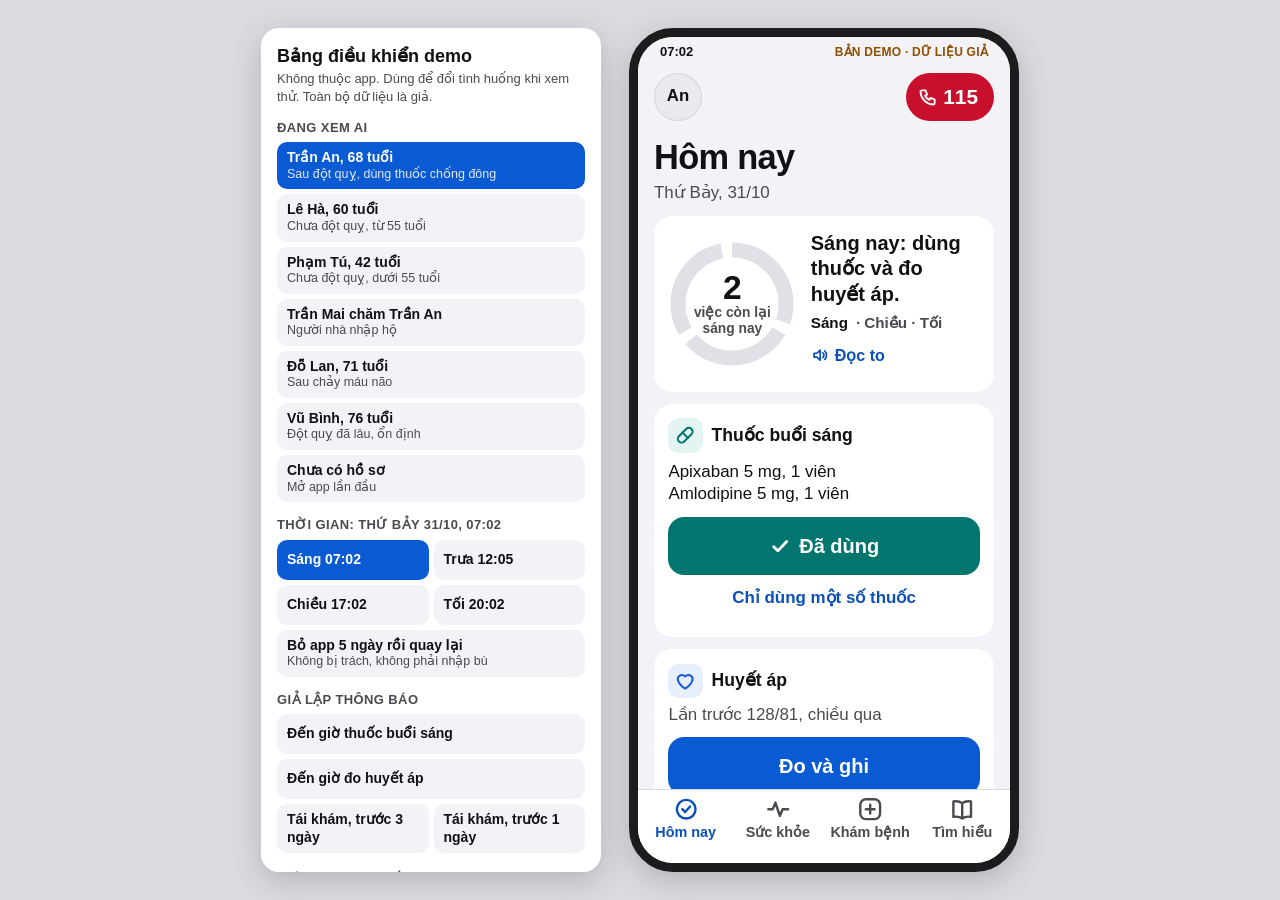
==== app-benh-nhan-v2/index.html @ c48683a2 "Publish VNPreventStroke demos with sample data for online review Co-Authored-By: Claude Opus 5.5 <no" ====
<!doctype html>
<html lang="vi" data-size="l">
<head>
<meta charset="utf-8">
<meta name="robots" content="noindex, nofollow">
<meta name="viewport" content="width=device-width, initial-scale=1, viewport-fit=cover">
<title>VNPreventStroke - bản demo app bệnh nhân v2</title>
<meta name="color-scheme" content="light dark">
<link rel="stylesheet" href="styles.css">
</head>
<body>

<svg width="0" height="0" style="position:absolute" aria-hidden="true">
  <defs>
    <symbol id="i-phone" viewBox="0 0 24 24"><path fill="none" stroke="currentColor" stroke-width="2.2" stroke-linecap="round" stroke-linejoin="round" d="M5 4h4l2 5-2.5 1.5a11 11 0 0 0 5 5L15 13l5 2v4a2 2 0 0 1-2 2A16 16 0 0 1 3 6a2 2 0 0 1 2-2"/></symbol>
    <symbol id="i-pill" viewBox="0 0 24 24"><g fill="none" stroke="currentColor" stroke-width="2.2" stroke-linecap="round"><rect x="2.5" y="8" width="19" height="8" rx="4" transform="rotate(-45 12 12)"/><path d="M9 9l6 6"/></g></symbol>
    <symbol id="i-heart" viewBox="0 0 24 24"><path fill="none" stroke="currentColor" stroke-width="2.2" stroke-linecap="round" stroke-linejoin="round" d="M12 20s-8-4.6-8-10.5A4.5 4.5 0 0 1 12 7a4.5 4.5 0 0 1 8 2.5C20 15.4 12 20 12 20Z"/></symbol>
    <symbol id="i-cal" viewBox="0 0 24 24"><g fill="none" stroke="currentColor" stroke-width="2.2" stroke-linecap="round"><rect x="3.5" y="5" width="17" height="15.5" rx="3"/><path d="M3.5 10h17M8 3v4M16 3v4"/></g></symbol>
    <symbol id="i-today" viewBox="0 0 24 24"><g fill="none" stroke="currentColor" stroke-width="2.2" stroke-linecap="round"><circle cx="12" cy="12" r="8.5"/><path d="M8.5 12l2.5 2.5 4.5-5"/></g></symbol>
    <symbol id="i-wave" viewBox="0 0 24 24"><path fill="none" stroke="currentColor" stroke-width="2.2" stroke-linecap="round" stroke-linejoin="round" d="M3 12h4l2.5-6 4 12 2.5-6h5"/></symbol>
    <symbol id="i-clinic" viewBox="0 0 24 24"><g fill="none" stroke="currentColor" stroke-width="2.2" stroke-linecap="round" stroke-linejoin="round"><path d="M12 8v8M8 12h8"/><rect x="3" y="3" width="18" height="18" rx="5"/></g></symbol>
    <symbol id="i-book" viewBox="0 0 24 24"><path fill="none" stroke="currentColor" stroke-width="2.2" stroke-linecap="round" stroke-linejoin="round" d="M12 6.5C10 5 7 4.5 4 5v14c3-.5 6 0 8 1.5 2-1.5 5-2 8-1.5V5c-3-.5-6 0-8 1.5Zm0 0V20"/></symbol>
    <symbol id="i-check" viewBox="0 0 24 24"><path fill="none" stroke="currentColor" stroke-width="3" stroke-linecap="round" stroke-linejoin="round" d="M5 12.5l4.5 4.5L19 7"/></symbol>
    <symbol id="i-up" viewBox="0 0 24 24"><path fill="none" stroke="currentColor" stroke-width="3" stroke-linecap="round" stroke-linejoin="round" d="M12 19V5M6 11l6-6 6 6"/></symbol>
    <symbol id="i-dash" viewBox="0 0 24 24"><path fill="none" stroke="currentColor" stroke-width="3" stroke-linecap="round" d="M6 12h12"/></symbol>
    <symbol id="i-alert" viewBox="0 0 24 24"><g fill="none" stroke="currentColor" stroke-width="2.2" stroke-linecap="round" stroke-linejoin="round"><path d="M12 4l9 16H3z"/><path d="M12 10v4M12 17.2v.1"/></g></symbol>
    <symbol id="i-sound" viewBox="0 0 24 24"><g fill="none" stroke="currentColor" stroke-width="2.2" stroke-linecap="round" stroke-linejoin="round"><path d="M4 9.5v5h3.5L12 18.5v-13L7.5 9.5z"/><path d="M15.5 9a4 4 0 0 1 0 6M18 6.5a8 8 0 0 1 0 11"/></g></symbol>
    <symbol id="i-chev" viewBox="0 0 24 24"><path fill="none" stroke="currentColor" stroke-width="2.6" stroke-linecap="round" stroke-linejoin="round" d="M9 5l7 7-7 7"/></symbol>
    <symbol id="i-back" viewBox="0 0 24 24"><path fill="none" stroke="currentColor" stroke-width="2.6" stroke-linecap="round" stroke-linejoin="round" d="M15 5l-7 7 7 7"/></symbol>
    <symbol id="i-card" viewBox="0 0 24 24"><g fill="none" stroke="currentColor" stroke-width="2.2" stroke-linecap="round"><rect x="3" y="5" width="18" height="14" rx="3"/><path d="M12 9v6M9 12h6"/></g></symbol>
    <symbol id="i-pin" viewBox="0 0 24 24"><g fill="none" stroke="currentColor" stroke-width="2.2" stroke-linecap="round" stroke-linejoin="round"><path d="M12 21s7-6 7-11.5a7 7 0 1 0-14 0C5 15 12 21 12 21Z"/><circle cx="12" cy="9.5" r="2.5"/></g></symbol>
    <symbol id="i-walk" viewBox="0 0 24 24"><g fill="none" stroke="currentColor" stroke-width="2.2" stroke-linecap="round" stroke-linejoin="round"><circle cx="13" cy="4.5" r="1.8"/><path d="M9 21l2.5-6-2-2.5L11 8l3 1 1.5 3 3 1M14 15l2 6M11 8L7.5 10 6.5 13"/></g></symbol>
    <symbol id="i-group" viewBox="0 0 24 24"><g fill="none" stroke="currentColor" stroke-width="2.2" stroke-linecap="round" stroke-linejoin="round"><circle cx="9" cy="8" r="3.5"/><path d="M3 20c.5-4 3-6 6-6s5.5 2 6 6M16 5a3.5 3.5 0 0 1 0 6.5M18 14.5c1.8.8 3 2.8 3.2 5.5"/></g></symbol>
    <symbol id="i-brain" viewBox="0 0 24 24"><g fill="none" stroke="currentColor" stroke-width="2" stroke-linecap="round" stroke-linejoin="round"><path d="M12 5.5a3 3 0 0 0-5.5-1.2A3.3 3.3 0 0 0 4 9a3.5 3.5 0 0 0 .8 6.2A3.2 3.2 0 0 0 8.5 19 3 3 0 0 0 12 19.5z"/><path d="M12 5.5a3 3 0 0 1 5.5-1.2A3.3 3.3 0 0 1 20 9a3.5 3.5 0 0 1-.8 6.2A3.2 3.2 0 0 1 15.5 19 3 3 0 0 1 12 19.5"/></g></symbol>
    <symbol id="i-drop" viewBox="0 0 24 24"><path fill="none" stroke="currentColor" stroke-width="2.2" stroke-linecap="round" stroke-linejoin="round" d="M12 3s6.5 7 6.5 11.5a6.5 6.5 0 0 1-13 0C5.500 10 12 3 12 3Z"/></symbol>
    <symbol id="i-scale" viewBox="0 0 24 24"><g fill="none" stroke="currentColor" stroke-width="2.2" stroke-linecap="round" stroke-linejoin="round"><rect x="3.500" y="4" width="17" height="16.500" rx="4"/><path d="M8 9a5.500 5.500 0 0 1 8 0l-2.500 2.500h-3zM12 11.500l1.500-3"/></g></symbol>
    <symbol id="i-smoke" viewBox="0 0 24 24"><g fill="none" stroke="currentColor" stroke-width="2.2" stroke-linecap="round" stroke-linejoin="round"><rect x="3" y="14" width="18" height="4" rx="1"/><path d="M16 14v4M17 10c0-2 2-2 2-4M13.500 10c0-2 2-2 2-4"/></g></symbol>
    <symbol id="i-glass" viewBox="0 0 24 24"><g fill="none" stroke="currentColor" stroke-width="2.2" stroke-linecap="round" stroke-linejoin="round"><path d="M7 3h10l-1 8a4 4 0 0 1-8 0zM12 15v6M8.500 21h7"/></g></symbol>
    <symbol id="i-leaf" viewBox="0 0 24 24"><g fill="none" stroke="currentColor" stroke-width="2.2" stroke-linecap="round" stroke-linejoin="round"><path d="M5 19c0-8 5-14 15-14 0 10-6 15-14 14M5 21c1.500-5 5-8 9-10"/></g></symbol>
    <symbol id="i-flask" viewBox="0 0 24 24"><g fill="none" stroke="currentColor" stroke-width="2.2" stroke-linecap="round" stroke-linejoin="round"><path d="M9.500 3h5M10.500 3v6.500L5 19a1.500 1.500 0 0 0 1.300 2.200h11.400A1.500 1.500 0 0 0 19 19l-5.500-9.500V3M8 15h8"/></g></symbol>
    <symbol id="i-doc" viewBox="0 0 24 24"><g fill="none" stroke="currentColor" stroke-width="2.2" stroke-linecap="round" stroke-linejoin="round"><path d="M7 3h7l4 4v14H7a1 1 0 0 1-1-1V4a1 1 0 0 1 1-1ZM14 3v4h4M9.500 12h5M9.500 16h5"/></g></symbol>
    <symbol id="i-msg" viewBox="0 0 24 24"><path fill="none" stroke="currentColor" stroke-width="2.2" stroke-linecap="round" stroke-linejoin="round" d="M4 6a2 2 0 0 1 2-2h12a2 2 0 0 1 2 2v9a2 2 0 0 1-2 2H9l-5 4z"/></symbol>
    <symbol id="i-plus" viewBox="0 0 24 24"><path fill="none" stroke="currentColor" stroke-width="2.8" stroke-linecap="round" d="M12 5v14M5 12h14"/></symbol>
    <symbol id="i-minus" viewBox="0 0 24 24"><path fill="none" stroke="currentColor" stroke-width="2.8" stroke-linecap="round" d="M5 12h14"/></symbol>
    <symbol id="i-gear" viewBox="0 0 24 24"><g fill="none" stroke="currentColor" stroke-width="2.2" stroke-linecap="round"><path d="M4 7h10M18 7h2M4 17h2M10 17h10"/><circle cx="16" cy="7" r="2.200"/><circle cx="8" cy="17" r="2.200"/></g></symbol>
    <symbol id="i-lock" viewBox="0 0 24 24"><g fill="none" stroke="currentColor" stroke-width="2.2" stroke-linecap="round" stroke-linejoin="round"><rect x="5" y="11" width="14" height="10" rx="2.500"/><path d="M8 11V8a4 4 0 0 1 8 0v3"/></g></symbol>
    <symbol id="i-play" viewBox="0 0 24 24"><path fill="currentColor" d="M8 5.500v13a1 1 0 0 0 1.500.86l11-6.500a1 1 0 0 0 0-1.720l-11-6.500A1 1 0 0 0 8 5.500Z"/></symbol>
    <symbol id="i-camera" viewBox="0 0 24 24"><g fill="none" stroke="currentColor" stroke-width="2.2" stroke-linecap="round" stroke-linejoin="round"><path d="M4 8h3l2-3h6l2 3h3a1 1 0 0 1 1 1v10a1 1 0 0 1-1 1H4a1 1 0 0 1-1-1V9a1 1 0 0 1 1-1Z"/><circle cx="12" cy="13.500" r="3.500"/></g></symbol>
    <symbol id="i-clock" viewBox="0 0 24 24"><g fill="none" stroke="currentColor" stroke-width="2.2" stroke-linecap="round" stroke-linejoin="round"><circle cx="12" cy="12" r="8.500"/><path d="M12 7v5l3 2"/></g></symbol>
    <symbol id="i-bell" viewBox="0 0 24 24"><g fill="none" stroke="currentColor" stroke-width="2.2" stroke-linecap="round" stroke-linejoin="round"><path d="M6 10a6 6 0 0 1 12 0c0 6 2.500 7 2.500 7h-17S6 16 6 10ZM10 20.500a2.200 2.200 0 0 0 4 0"/></g></symbol>
    <symbol id="i-text" viewBox="0 0 24 24"><g fill="none" stroke="currentColor" stroke-width="2.2" stroke-linecap="round" stroke-linejoin="round"><path d="M3 19l4.500-12h1L13 19M4.500 15h7M15 19l2.800-7.500h.8L21.500 19M16 16.500h4.500"/></g></symbol>
    <symbol id="i-link" viewBox="0 0 24 24"><g fill="none" stroke="currentColor" stroke-width="2.2" stroke-linecap="round" stroke-linejoin="round"><path d="M10 14a4 4 0 0 0 6 .5l3-3a4 4 0 0 0-5.700-5.700l-1.500 1.500M14 10a4 4 0 0 0-6-.5l-3 3a4 4 0 0 0 5.700 5.700l1.500-1.500"/></g></symbol>
    <symbol id="i-star" viewBox="0 0 24 24"><path fill="none" stroke="currentColor" stroke-width="2.2" stroke-linecap="round" stroke-linejoin="round" d="M12 3.500l2.700 5.500 6 .9-4.300 4.200 1 6-5.400-2.800-5.400 2.800 1-6L3.300 9.900l6-.9z"/></symbol>
    <symbol id="i-qr" viewBox="0 0 24 24"><g fill="none" stroke="currentColor" stroke-width="2.200" stroke-linecap="round" stroke-linejoin="round"><rect x="4" y="4" width="6" height="6" rx="1"/><rect x="14" y="4" width="6" height="6" rx="1"/><rect x="4" y="14" width="6" height="6" rx="1"/><path d="M14 14h2.500v2.500M20 14v.1M14 20h2.500M20 17.500V20h-.5"/></g></symbol>
  </defs>
</svg>

<div id="stage">
  <aside id="panel" aria-label="Bảng điều khiển bản demo, không thuộc app"></aside>
  <div id="phone">
    <button id="statusbar" data-a="openPanel" aria-label="Mở bảng điều khiển bản demo"></button>
    <main id="view" tabindex="-1"></main>
    <nav id="tabs" aria-label="Điều hướng chính"></nav>
    <div id="sheetLayer"></div>
    <div id="dialogLayer"></div>
    <div id="lockLayer"></div>
    <div id="toast" role="status" aria-live="polite"></div>
  </div>
</div>

<script src="rules.js"></script>
<script src="data.js"></script>
<script src="i18n.js"></script>
<script src="ui.js"></script>
<script src="views-today.js"></script>
<script src="views-entry.js"></script>
<script src="views-health.js"></script>
<script src="views-visit.js"></script>
<script src="views-learn.js"></script>
<script src="views-me.js"></script>
<script src="views-onboarding.js"></script>
<script src="panel.js"></script>
<script>boot();</script>
</body>
</html>
---- app-benh-nhan-v2/styles.css ----
/* Học cách tổ chức của Health và Fitness: nền xám nhạt, thẻ trắng bo tròn, tiêu đề lớn, mỗi chỉ số một màu.
   Kích thước tính bằng rem để cỡ chữ người dùng chọn kéo theo cả nút và khoảng cách. */
:root{
  --bg:#F2F2F7;--card:#FFFFFF;--ink:#111114;--ink2:#4A4A50;--sep:#D6D6DC;--track:#E0E0E6;--fill:#E9E9EE;
  --tint:#0A5BD3;--tint-ink:#0B4FB8;--on-tint:#FFFFFF;--tint-soft:#E4E9F3;--tint-soft-ink:#0B47A5;
  --teal:#00766F;--teal-bg:#E3F4F2;--blue:#1F5FD6;--blue-bg:#E7EEFC;--green:#1B7A3A;--green-bg:#E8F6EC;
  --amber:#8F4F00;--amber-bg:#FFF1DA;--red:#C8102E;--red-bg:#FDEBEE;--orange:#A84A08;--orange-bg:#FCEEE3;
  --purple:#6B3FC9;--purple-bg:#EFEAFB;--scrim:rgba(0,0,0,.45);--shadow:0 8px 30px rgba(0,0,0,.18);
  --font:-apple-system,BlinkMacSystemFont,"SF Pro Text","Segoe UI",Roboto,"Helvetica Neue",Arial,sans-serif;
}
@media (prefers-color-scheme:dark){:root:not([data-theme="light"]){
  --bg:#000;--card:#1C1C1E;--ink:#F5F5F7;--ink2:#B4B4BB;--sep:#3A3A3F;--track:#3A3A3F;--fill:#2C2C2E;
  --tint:#2563EB;--tint-ink:#8AB8FF;--on-tint:#FFFFFF;--tint-soft:#23304A;--tint-soft-ink:#A9C8FF;
  --teal:#3CD0C4;--teal-bg:#10312E;--blue:#8AB8FF;--blue-bg:#1B2B4A;--green:#5FD98A;--green-bg:#123020;
  --amber:#FFC266;--amber-bg:#3A2A0F;--red:#D4213A;--red-bg:#3D1219;--orange:#FFA366;--orange-bg:#3A2212;
  --purple:#C2A8FF;--purple-bg:#2B2145;--scrim:rgba(0,0,0,.65);
}}
:root[data-theme="dark"]{
  --bg:#000;--card:#1C1C1E;--ink:#F5F5F7;--ink2:#B4B4BB;--sep:#3A3A3F;--track:#3A3A3F;--fill:#2C2C2E;
  --tint:#2563EB;--tint-ink:#8AB8FF;--on-tint:#FFFFFF;--tint-soft:#23304A;--tint-soft-ink:#A9C8FF;
  --teal:#3CD0C4;--teal-bg:#10312E;--blue:#8AB8FF;--blue-bg:#1B2B4A;--green:#5FD98A;--green-bg:#123020;
  --amber:#FFC266;--amber-bg:#3A2A0F;--red:#D4213A;--red-bg:#3D1219;--orange:#FFA366;--orange-bg:#3A2212;
  --purple:#C2A8FF;--purple-bg:#2B2145;--scrim:rgba(0,0,0,.65);
}
html{font-size:16px}
html[data-size="m"]{font-size:14.5px}
html[data-size="l"]{font-size:16px}
html[data-size="xl"]{font-size:18.5px}
*{box-sizing:border-box;margin:0;-webkit-tap-highlight-color:transparent}
body{font-family:var(--font);background:#D9DBE1;color:var(--ink);line-height:1.34;-webkit-font-smoothing:antialiased;min-height:100vh}
button{font:inherit;color:inherit;background:none;border:0;padding:0;text-align:inherit;cursor:pointer}
input,textarea,select{font:inherit;color:inherit}
:focus-visible{outline:3px solid var(--tint);outline-offset:2px}
svg.i{width:1.4rem;height:1.4rem;flex:none;display:block}

/* Sân khấu demo */
#stage{min-height:100vh;display:flex;gap:28px;align-items:center;justify-content:center;padding:16px}
#phone{width:390px;height:min(844px,calc(100vh - 32px));background:var(--bg);border:9px solid #1c1c1e;border-radius:44px;overflow:hidden;display:flex;flex-direction:column;position:relative;flex:none;box-shadow:var(--shadow)}
#statusbar{height:30px;flex:none;display:flex;align-items:center;justify-content:space-between;padding:0 22px;font-size:13px;font-weight:600;background:var(--bg);width:100%}
#statusbar .demo{color:var(--amber);font-size:12px;font-weight:800;letter-spacing:.02em}
#view{flex:1;min-height:0;overflow-y:auto;overflow-x:hidden;outline:none;scrollbar-width:none}
#view::-webkit-scrollbar{display:none}
#panel{width:340px;height:min(844px,calc(100vh - 32px));background:#fff;color:#111114;border-radius:18px;padding:16px;overflow-y:auto;font-size:15px;box-shadow:var(--shadow);flex:none}
@media (max-width:780px){
  #stage{padding:0;display:block}
  #phone{width:100%;height:100dvh;border:0;border-radius:0;box-shadow:none}
  #panel{position:fixed;inset:0;width:100%;height:100%;z-index:50;border-radius:0;display:none}
  #panel.open{display:block}
}
@media (min-width:781px){.panel-close{display:none!important}}

/* Bảng điều khiển */
#panel h2{font-size:18px;font-weight:800;margin-bottom:2px}
#panel .pn{font-size:13px;color:#4A4A50;margin-bottom:10px}
#panel h3{font-size:13px;font-weight:800;color:#4A4A50;margin:14px 0 6px;text-transform:uppercase;letter-spacing:.03em}
#panel .pb{display:block;width:100%;min-height:40px;padding:7px 10px;border-radius:10px;background:#F2F2F7;font-size:14px;font-weight:600;margin-bottom:5px;text-align:left;line-height:1.25}
#panel .pb small{display:block;font-weight:400;color:#4A4A50;font-size:12.5px}
#panel .pb.on{background:#0A5BD3;color:#fff}
#panel .pb.on small{color:#E4E9F3}
#panel .grid2{display:grid;grid-template-columns:1fr 1fr;gap:5px}
#panel .grid2 .pb{margin:0}
#panel .meter{display:flex;gap:10px;align-items:baseline;font-weight:800;font-size:26px}
#panel .meter small{font-size:13px;font-weight:600;color:#4A4A50}
#panel table{width:100%;border-collapse:collapse;font-size:13px;margin-top:4px}
#panel td{padding:3px 2px;border-top:1px solid #E6E6EB;vertical-align:top}
#panel td:last-child{text-align:right;font-weight:600}
#panel .miss{color:#8F4F00;font-weight:700}

/* Khung màn hình */
.scr{padding:0 1rem 1.5rem;display:flex;flex-direction:column;gap:.75rem;min-height:100%}
.scr.bare{background:var(--card)}
.top{position:sticky;top:0;z-index:5;display:flex;align-items:center;justify-content:space-between;gap:.5rem;min-height:3.5rem;background:var(--bg);margin:0 -1rem;padding:.35rem 1rem}
.scr.bare .top{background:var(--card)}
.top-title{font-size:1.1rem;font-weight:700;flex:1;text-align:center;min-width:0}
.avatar{width:3rem;height:3rem;border-radius:50%;background:var(--fill);color:var(--ink);display:flex;align-items:center;justify-content:center;font-weight:800;font-size:1.05rem;flex:none;box-shadow:inset 0 0 0 1px var(--sep)}
.sos{height:3rem;padding:0 1rem 0 .75rem;border-radius:1.5rem;background:var(--red);color:#fff;font-size:1.3rem;font-weight:800;display:flex;align-items:center;gap:.35rem;flex:none}
.sos svg.i{width:1.25rem;height:1.25rem}
.navbtn{min-height:3rem;min-width:3rem;display:flex;align-items:center;gap:.15rem;font-size:1.1rem;font-weight:600;color:var(--tint-ink);flex:none}
h1.t{font-size:2.15rem;font-weight:800;letter-spacing:-.02em;line-height:1.12}
h1.t:focus{outline:none}
h1.t.small{font-size:1.85rem}
.sub{font-size:1.06rem;color:var(--ink2)}
.ink{color:var(--ink)}
.sec{font-size:1rem;font-weight:700;color:var(--ink2);padding:.3rem .25rem 0}
.card{background:var(--card);border-radius:1.15rem;padding:.9rem}
.card.flat{background:var(--bg)}
.scr.bare .card{background:var(--bg)}
.big{font-size:1.25rem;font-weight:600;line-height:1.28}
.mid{font-size:1.19rem;font-weight:600;line-height:1.3}
.lbl{display:flex;align-items:center;gap:.55rem;font-size:1.1rem;font-weight:700}
.ic{width:2.15rem;height:2.15rem;border-radius:.65rem;display:flex;align-items:center;justify-content:center;flex:none}
.bg-teal{background:var(--teal-bg);color:var(--teal)}.bg-blue{background:var(--blue-bg);color:var(--blue)}
.bg-orange{background:var(--orange-bg);color:var(--orange)}.bg-purple{background:var(--purple-bg);color:var(--purple)}
.bg-green{background:var(--green-bg);color:var(--green)}.bg-amber{background:var(--amber-bg);color:var(--amber)}
.bg-red{background:var(--red-bg);color:var(--red)}.bg-muted{background:var(--fill);color:var(--ink2)}
.green{color:var(--green)}.amber{color:var(--amber)}.teal{color:var(--teal)}.muted{color:var(--ink2)}.redt{color:var(--red)}
.spacer{flex:1}

/* Nút */
.btn{min-height:3.6rem;border-radius:1rem;background:var(--tint);color:var(--on-tint);font-size:1.25rem;font-weight:700;display:flex;align-items:center;justify-content:center;gap:.5rem;width:100%;text-align:center;padding:.3rem .75rem;transition:opacity .12s,filter .12s}
.btn:active,.chip:active,.row-b:active,.key:active{filter:brightness(.9)}
.btn[disabled]{opacity:.42;cursor:not-allowed}
.btn.sec{background:var(--tint-soft);color:var(--tint-soft-ink);font-size:1.1rem;padding:.3rem .75rem;font-weight:700}
.btn.red{background:var(--red);color:#fff}
.btn.teal{background:var(--teal);color:#fff}
:root[data-theme="dark"] .btn.teal{color:#04211F}
@media (prefers-color-scheme:dark){:root:not([data-theme="light"]) .btn.teal{color:#04211F}}
.btn.small{min-height:3.15rem;font-size:1.1rem;border-radius:.9rem}
.btn.white{background:#fff;color:#0B47A5}
.btn.huge{min-height:5.6rem;font-size:2rem;font-weight:800;border-radius:1.4rem}
.btn.tall{min-height:4.25rem;font-size:1.5rem}
.link{font-size:1.06rem;font-weight:600;color:var(--tint-ink);text-align:center;min-height:3rem;display:flex;align-items:center;justify-content:center;width:100%}
.link.left{justify-content:flex-start;text-align:left}
.link.inline{display:inline;min-height:0;width:auto}
.yn{display:grid;grid-template-columns:1fr 1fr;gap:.5rem}
.chips{display:flex;flex-direction:column;gap:.5rem}
.chip{min-height:3.35rem;border-radius:.9rem;background:var(--card);font-size:1.15rem;font-weight:600;display:flex;align-items:center;justify-content:center;text-align:center;padding:.3rem .75rem;gap:.5rem;width:100%;box-shadow:inset 0 0 0 1px var(--sep)}
.chip.left{justify-content:flex-start;text-align:left}
.chip.on{background:var(--tint-soft);color:var(--tint-soft-ink);box-shadow:inset 0 0 0 3px var(--tint);font-weight:700}
.chip.tall{min-height:4rem;font-size:1.38rem}
.chipwrap{display:flex;flex-wrap:wrap;gap:.5rem}
.chipwrap .chip{width:auto;flex:1 1 auto;min-width:4.5rem}
.card .chip{background:var(--bg)}
.card .chip.on{background:var(--tint-soft)}

/* Tab */
#tabs{height:4.6rem;flex:none;background:var(--card);border-top:1px solid var(--sep);display:grid;grid-template-columns:repeat(4,1fr);padding:.35rem .1rem 0}
#tabs:empty{display:none}
#tabs button{display:flex;flex-direction:column;align-items:center;gap:.08rem;font-size:.9rem;font-weight:600;color:var(--ink2);text-align:center;line-height:1.15}
#tabs button svg.i{width:1.65rem;height:1.65rem}
#tabs button[aria-current="page"]{color:var(--tint-ink);font-weight:800}

/* Dòng */
.rows{background:var(--card);border-radius:1.15rem;padding:.2rem .9rem}
.scr.bare .rows{background:var(--bg)}
.row-s,.row-b{display:flex;align-items:center;gap:.65rem;padding:.65rem 0;border-top:1px solid var(--sep);width:100%;min-height:3.4rem}
.rows>*:first-child{border-top:0}
.m{flex:1;min-width:0}
.n{font-size:1.1rem;font-weight:600;line-height:1.25}
.d{font-size:1rem;color:var(--ink2);line-height:1.28}
.val{font-size:1.2rem;font-weight:700;text-align:right;white-space:nowrap}
.st{display:inline-flex;align-items:center;gap:.28rem;font-size:1rem;font-weight:700}
.st svg.i{width:.95rem;height:.95rem}
.chev{width:1.1rem;height:1.1rem;color:var(--ink2);flex:none}
.pill{display:inline-flex;align-items:center;gap:.4rem;font-size:1.15rem;font-weight:700;padding:.4rem .8rem;border-radius:.8rem}
.pill svg.i{width:1.15rem;height:1.15rem}

/* Vòng */
.ring-wrap{display:flex;gap:.9rem;align-items:center}
.ring{position:relative;width:8rem;height:8rem;flex:none}
.ring svg.r{width:100%;height:100%;transform:rotate(-90deg);display:block}
.ring .c{position:absolute;inset:0;display:flex;flex-direction:column;align-items:center;justify-content:center;text-align:center;line-height:1.1}
.ring .c b{font-size:2.1rem;font-weight:800;line-height:1}
.ring .c span{font-size:.86rem;color:var(--ink2);font-weight:600;line-height:1.15;max-width:5rem}
.ring .c svg.i{width:2.8rem;height:2.8rem;color:var(--teal)}
.legend{display:flex;gap:.5rem;flex-wrap:wrap;font-size:.95rem;font-weight:600;color:var(--ink2);margin-top:.35rem}
.legend b{color:var(--ink)}
.speak{display:inline-flex;align-items:center;gap:.35rem;font-size:1rem;font-weight:600;color:var(--tint-ink);min-height:2.75rem}
.speak svg.i{width:1.15rem;height:1.15rem}

/* Nhập số */
.keys{display:grid;grid-template-columns:repeat(3,1fr);gap:.5rem}
.key{min-height:3.75rem;border-radius:.9rem;background:var(--card);font-size:1.8rem;font-weight:600;display:flex;align-items:center;justify-content:center;box-shadow:inset 0 0 0 1px var(--sep)}
.key.ghost{background:transparent;box-shadow:none;color:var(--ink2);font-size:1.06rem;font-weight:600;text-align:center;line-height:1.15}
.bp{display:grid;grid-template-columns:1fr 1fr;gap:.6rem}
.bpbox{background:var(--card);border-radius:1rem;padding:.5rem .75rem;box-shadow:inset 0 0 0 1px var(--sep);display:block;width:100%}
.bpbox.on{box-shadow:inset 0 0 0 3px var(--tint)}
.bpbox .k{font-size:1.06rem;font-weight:700;color:var(--ink2);display:block}
.bpbox .v{font-size:2.85rem;font-weight:800;letter-spacing:-.02em;line-height:1.12;display:block;min-height:3.2rem}
.bpbox .v.empty{color:var(--ink2);opacity:.5}
.bpbox .u{font-size:1rem;font-weight:600;color:var(--ink2);margin-left:.25rem;letter-spacing:0}
.num{font-size:3.75rem;font-weight:800;letter-spacing:-.03em;line-height:1.05}
.num small{font-size:1.25rem;font-weight:600;color:var(--ink2);letter-spacing:0}
.center{text-align:center}
.stepper{display:grid;grid-template-columns:4.5rem 1fr 4.5rem;gap:.5rem;align-items:center}
.stepper .sb{height:4.5rem;border-radius:1rem;background:var(--card);display:flex;align-items:center;justify-content:center;box-shadow:inset 0 0 0 1px var(--sep)}
.stepper .sb svg.i{width:2rem;height:2rem}
.prog{display:flex;gap:.35rem}.prog i{flex:1;height:.45rem;background:var(--track);border-radius:.25rem}.prog i.on{background:var(--tint)}
.q{font-size:1.7rem;font-weight:800;line-height:1.2;letter-spacing:-.01em}
.fieldlabel{font-size:1.06rem;font-weight:700;display:block;margin-bottom:.35rem}
.input{width:100%;min-height:3.35rem;border-radius:.9rem;border:0;background:var(--card);box-shadow:inset 0 0 0 1px var(--sep);padding:.5rem .8rem;font-size:1.15rem}
textarea.input{min-height:6rem;resize:vertical}
.card .input{background:var(--bg)}
.switch{display:flex;align-items:center;gap:.75rem;width:100%;min-height:3.4rem;padding:.65rem 0;border-top:1px solid var(--sep)}
.rows>.switch:first-child{border-top:0}
.tg{width:3.5rem;height:2.1rem;border-radius:1.05rem;background:var(--fill);box-shadow:inset 0 0 0 2px var(--ink2);position:relative;flex:none}
.tg::after{content:"";position:absolute;top:.25rem;left:.25rem;width:1.6rem;height:1.6rem;border-radius:50%;background:var(--ink2);transition:left .15s}
.switch[aria-checked="true"] .tg{background:var(--green);box-shadow:none}
.switch[aria-checked="true"] .tg::after{left:1.65rem;background:#fff}
.tg-w{font-size:.95rem;font-weight:700;color:var(--ink2);min-width:2rem;text-align:right}
.seg{display:grid;grid-auto-flow:column;grid-auto-columns:1fr;background:var(--fill);border-radius:.8rem;padding:.2rem}
.seg button{text-align:center;font-size:1.06rem;font-weight:600;padding:.55rem .15rem;border-radius:.65rem;min-height:2.75rem}
.seg button[aria-pressed="true"]{background:var(--card);color:var(--ink);font-weight:800;box-shadow:0 1px 3px rgba(0,0,0,.2)}
.chart{width:100%;height:auto;display:block;margin-top:.6rem}
.chart text{font-family:var(--font)}
.daygrid{display:grid;grid-template-columns:repeat(7,1fr);gap:.3rem;margin-top:.5rem}
.day{display:flex;flex-direction:column;align-items:center;gap:.2rem;font-size:.9rem;font-weight:600;color:var(--ink2)}
.dot{width:2.2rem;height:2.2rem;border-radius:50%;display:flex;align-items:center;justify-content:center;background:var(--fill);color:var(--ink2)}
.dot svg.i{width:1.1rem;height:1.1rem}
.dot.full{background:var(--teal);color:#fff}
.dot.partial{background:var(--teal-bg);color:var(--teal);box-shadow:inset 0 0 0 2px var(--teal)}
.dot.ongoing{background:transparent;box-shadow:inset 0 0 0 2px var(--ink2)}
.sumrow{display:flex;justify-content:space-between;gap:.75rem;font-size:1.06rem;padding:.4rem 0;border-top:1px solid var(--sep)}
.sumrow:first-child{border-top:0}
.sumrow b{font-weight:700;text-align:right}
.emerg{background:var(--red);color:#fff;border-radius:1rem;padding:.8rem .9rem}
.emerg .k{font-size:.95rem;font-weight:800}
.emerg .v{font-size:1.45rem;font-weight:800;line-height:1.2}
.emerg .w{font-size:1.1rem;font-weight:600;margin-top:.35rem}
.ct{display:flex;gap:.5rem;align-items:flex-start;font-size:1.1rem}
.ct svg.i{width:1.3rem;height:1.3rem;margin-top:.1rem}
.brand{width:4.75rem;height:4.75rem;border-radius:1.25rem;background:var(--teal);color:#fff;display:flex;align-items:center;justify-content:center}
.brand svg.i{width:2.8rem;height:2.8rem}
.bluecard{background:var(--tint);color:#fff}
.note{font-size:.95rem;color:var(--ink2)}
.banner{border-radius:1rem;padding:.65rem .9rem;font-size:1.06rem;font-weight:600}
.map{position:relative;width:100%;height:11rem;border-radius:1rem;overflow:hidden;background:var(--blue-bg)}
.map svg{width:100%;height:100%;display:block}

/* Lớp phủ */
#sheetLayer:empty,#dialogLayer:empty,#lockLayer:empty{display:none}
#sheetLayer{position:absolute;inset:0;z-index:20;background:var(--scrim);display:flex;align-items:flex-end}
.sheet{background:var(--card);width:100%;max-height:96%;border-radius:1.5rem 1.5rem 0 0;overflow-y:auto;padding:.5rem 1rem 1.25rem;display:flex;flex-direction:column;gap:.7rem;animation:up .22s ease-out}
.sheet .card,.sheet .rows{background:var(--bg)}
.sheet .chip{background:var(--bg)}
@keyframes up{from{transform:translateY(24px);opacity:.4}to{transform:none;opacity:1}}
#dialogLayer{position:absolute;inset:0;z-index:30;background:var(--scrim);display:flex;align-items:center;justify-content:center;padding:1rem}
.dialog{background:var(--card);border-radius:1.25rem;padding:1.1rem;width:100%;display:flex;flex-direction:column;gap:.6rem;max-height:90%;overflow-y:auto}
.dialog h2{font-size:1.38rem;font-weight:800;line-height:1.2}
#lockLayer{position:absolute;inset:0;z-index:40;background:linear-gradient(170deg,#23304a,#0e1626);color:#fff;padding:1rem;display:flex;flex-direction:column}
.clock{font-size:4.5rem;font-weight:700;text-align:center;letter-spacing:-.02em;line-height:1;margin-top:1.75rem}
.lockdate{text-align:center;font-size:1.2rem;margin-top:.4rem}
.notif{background:#fff;color:#111114;border-radius:1.25rem;padding:.9rem;margin-top:1.75rem;display:flex;flex-direction:column;gap:.5rem}
.notif .btn.sec{background:#E4E9F3;color:#0B47A5}
#lockLayer .notif .btn.teal{color:#fff;background:#00766F}
#lockLayer .notif .btn:not(.teal):not(.sec){background:#0A5BD3;color:#fff}
#toast{position:absolute;left:1rem;right:1rem;bottom:5.4rem;z-index:35;background:#1c1c1e;color:#fff;border-radius:1rem;padding:.8rem 1rem;font-size:1.06rem;font-weight:600;opacity:0;pointer-events:none;transform:translateY(8px);transition:opacity .2s,transform .2s;text-align:center}
#toast.on{opacity:1;transform:none}
.fade{animation:fade .18s ease-out}
@keyframes fade{from{opacity:.55}to{opacity:1}}
.star{min-width:3rem;min-height:3rem;display:flex;align-items:center;justify-content:center;color:var(--ink2)}
.star.on{color:var(--tint-ink)}
.star svg.i{width:2rem;height:2rem}
.star.on svg path{fill:currentColor}
@media (prefers-reduced-motion:reduce){*{animation:none!important;transition:none!important}}
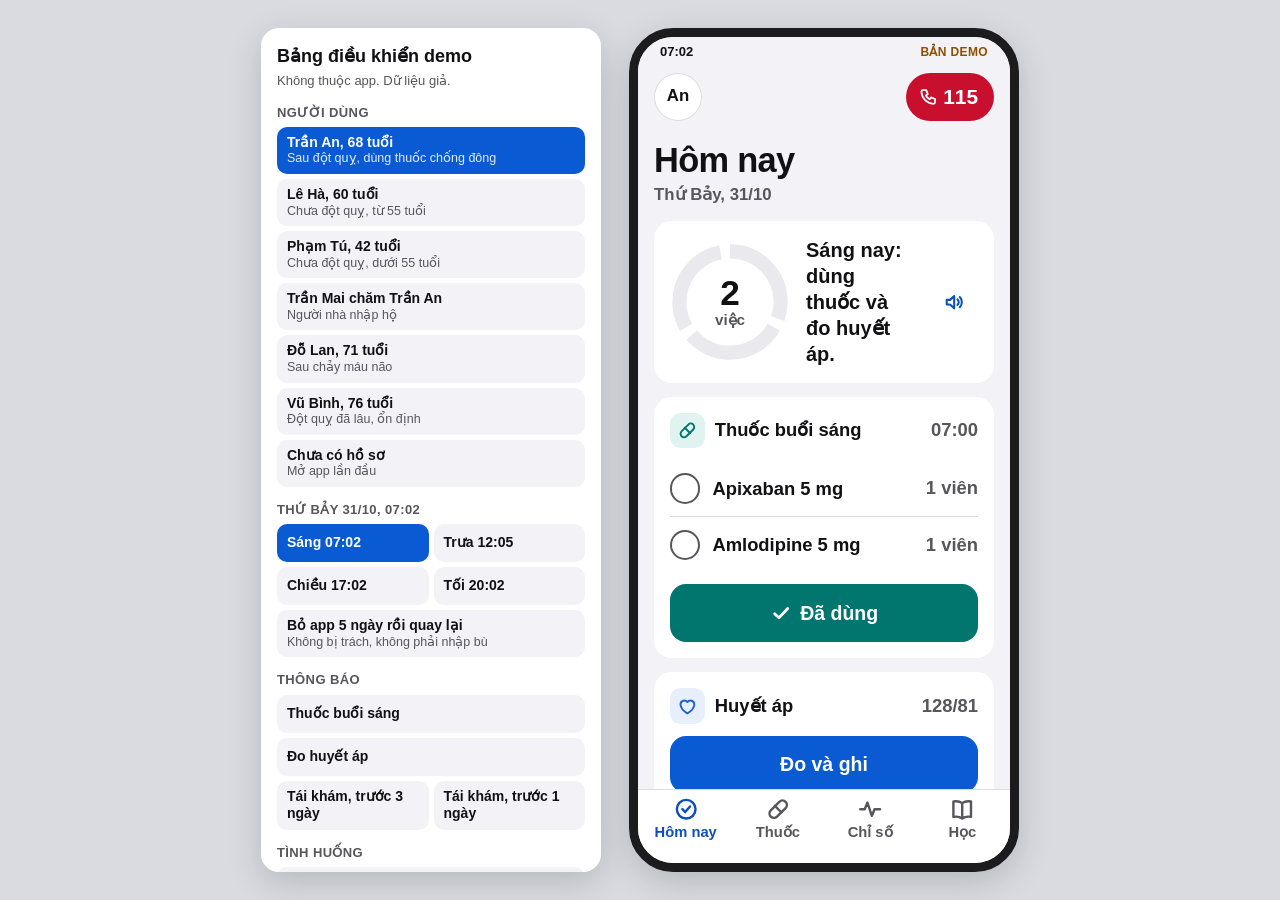
==== commit e50fc283: "Rebuild patient app around meds, readings, labs and learning Four tabs: Today, Meds, Readings, Learn" ====
--- a/app-benh-nhan-v2/index.html
+++ b/app-benh-nhan-v2/index.html
@@ -2,10 +2,10 @@
 <html lang="vi" data-size="l">
 <head>
 <meta charset="utf-8">
+<meta name="viewport" content="width=device-width, initial-scale=1, viewport-fit=cover">
 <meta name="robots" content="noindex, nofollow">
-<meta name="viewport" content="width=device-width, initial-scale=1, viewport-fit=cover">
-<title>VNPreventStroke - bản demo app bệnh nhân v2</title>
 <meta name="color-scheme" content="light dark">
+<title>VNPreventStroke - bản demo app bệnh nhân</title>
 <link rel="stylesheet" href="styles.css">
 </head>
 <body>
@@ -18,11 +18,9 @@
     <symbol id="i-cal" viewBox="0 0 24 24"><g fill="none" stroke="currentColor" stroke-width="2.2" stroke-linecap="round"><rect x="3.5" y="5" width="17" height="15.5" rx="3"/><path d="M3.5 10h17M8 3v4M16 3v4"/></g></symbol>
     <symbol id="i-today" viewBox="0 0 24 24"><g fill="none" stroke="currentColor" stroke-width="2.2" stroke-linecap="round"><circle cx="12" cy="12" r="8.5"/><path d="M8.5 12l2.5 2.5 4.5-5"/></g></symbol>
     <symbol id="i-wave" viewBox="0 0 24 24"><path fill="none" stroke="currentColor" stroke-width="2.2" stroke-linecap="round" stroke-linejoin="round" d="M3 12h4l2.5-6 4 12 2.5-6h5"/></symbol>
-    <symbol id="i-clinic" viewBox="0 0 24 24"><g fill="none" stroke="currentColor" stroke-width="2.2" stroke-linecap="round" stroke-linejoin="round"><path d="M12 8v8M8 12h8"/><rect x="3" y="3" width="18" height="18" rx="5"/></g></symbol>
     <symbol id="i-book" viewBox="0 0 24 24"><path fill="none" stroke="currentColor" stroke-width="2.2" stroke-linecap="round" stroke-linejoin="round" d="M12 6.5C10 5 7 4.5 4 5v14c3-.5 6 0 8 1.5 2-1.5 5-2 8-1.5V5c-3-.5-6 0-8 1.5Zm0 0V20"/></symbol>
     <symbol id="i-check" viewBox="0 0 24 24"><path fill="none" stroke="currentColor" stroke-width="3" stroke-linecap="round" stroke-linejoin="round" d="M5 12.5l4.5 4.5L19 7"/></symbol>
-    <symbol id="i-up" viewBox="0 0 24 24"><path fill="none" stroke="currentColor" stroke-width="3" stroke-linecap="round" stroke-linejoin="round" d="M12 19V5M6 11l6-6 6 6"/></symbol>
-    <symbol id="i-dash" viewBox="0 0 24 24"><path fill="none" stroke="currentColor" stroke-width="3" stroke-linecap="round" d="M6 12h12"/></symbol>
+    <symbol id="i-dot" viewBox="0 0 24 24"><circle cx="12" cy="12" r="5.5" fill="currentColor"/></symbol>
     <symbol id="i-alert" viewBox="0 0 24 24"><g fill="none" stroke="currentColor" stroke-width="2.2" stroke-linecap="round" stroke-linejoin="round"><path d="M12 4l9 16H3z"/><path d="M12 10v4M12 17.2v.1"/></g></symbol>
     <symbol id="i-sound" viewBox="0 0 24 24"><g fill="none" stroke="currentColor" stroke-width="2.2" stroke-linecap="round" stroke-linejoin="round"><path d="M4 9.5v5h3.5L12 18.5v-13L7.5 9.5z"/><path d="M15.5 9a4 4 0 0 1 0 6M18 6.5a8 8 0 0 1 0 11"/></g></symbol>
     <symbol id="i-chev" viewBox="0 0 24 24"><path fill="none" stroke="currentColor" stroke-width="2.6" stroke-linecap="round" stroke-linejoin="round" d="M9 5l7 7-7 7"/></symbol>
@@ -31,27 +29,39 @@
     <symbol id="i-pin" viewBox="0 0 24 24"><g fill="none" stroke="currentColor" stroke-width="2.2" stroke-linecap="round" stroke-linejoin="round"><path d="M12 21s7-6 7-11.5a7 7 0 1 0-14 0C5 15 12 21 12 21Z"/><circle cx="12" cy="9.5" r="2.5"/></g></symbol>
     <symbol id="i-walk" viewBox="0 0 24 24"><g fill="none" stroke="currentColor" stroke-width="2.2" stroke-linecap="round" stroke-linejoin="round"><circle cx="13" cy="4.5" r="1.8"/><path d="M9 21l2.5-6-2-2.5L11 8l3 1 1.5 3 3 1M14 15l2 6M11 8L7.5 10 6.5 13"/></g></symbol>
     <symbol id="i-group" viewBox="0 0 24 24"><g fill="none" stroke="currentColor" stroke-width="2.2" stroke-linecap="round" stroke-linejoin="round"><circle cx="9" cy="8" r="3.5"/><path d="M3 20c.5-4 3-6 6-6s5.5 2 6 6M16 5a3.5 3.5 0 0 1 0 6.5M18 14.5c1.8.8 3 2.8 3.2 5.5"/></g></symbol>
+    <symbol id="i-user" viewBox="0 0 24 24"><g fill="none" stroke="currentColor" stroke-width="2.2" stroke-linecap="round" stroke-linejoin="round"><circle cx="12" cy="8" r="4"/><path d="M4 21c.8-4.5 4-7 8-7s7.2 2.5 8 7"/></g></symbol>
     <symbol id="i-brain" viewBox="0 0 24 24"><g fill="none" stroke="currentColor" stroke-width="2" stroke-linecap="round" stroke-linejoin="round"><path d="M12 5.5a3 3 0 0 0-5.5-1.2A3.3 3.3 0 0 0 4 9a3.5 3.5 0 0 0 .8 6.2A3.2 3.2 0 0 0 8.5 19 3 3 0 0 0 12 19.5z"/><path d="M12 5.5a3 3 0 0 1 5.5-1.2A3.3 3.3 0 0 1 20 9a3.5 3.5 0 0 1-.8 6.2A3.2 3.2 0 0 1 15.5 19 3 3 0 0 1 12 19.5"/></g></symbol>
-    <symbol id="i-drop" viewBox="0 0 24 24"><path fill="none" stroke="currentColor" stroke-width="2.2" stroke-linecap="round" stroke-linejoin="round" d="M12 3s6.5 7 6.5 11.5a6.5 6.5 0 0 1-13 0C5.500 10 12 3 12 3Z"/></symbol>
-    <symbol id="i-scale" viewBox="0 0 24 24"><g fill="none" stroke="currentColor" stroke-width="2.2" stroke-linecap="round" stroke-linejoin="round"><rect x="3.500" y="4" width="17" height="16.500" rx="4"/><path d="M8 9a5.500 5.500 0 0 1 8 0l-2.500 2.500h-3zM12 11.500l1.500-3"/></g></symbol>
-    <symbol id="i-smoke" viewBox="0 0 24 24"><g fill="none" stroke="currentColor" stroke-width="2.2" stroke-linecap="round" stroke-linejoin="round"><rect x="3" y="14" width="18" height="4" rx="1"/><path d="M16 14v4M17 10c0-2 2-2 2-4M13.500 10c0-2 2-2 2-4"/></g></symbol>
-    <symbol id="i-glass" viewBox="0 0 24 24"><g fill="none" stroke="currentColor" stroke-width="2.2" stroke-linecap="round" stroke-linejoin="round"><path d="M7 3h10l-1 8a4 4 0 0 1-8 0zM12 15v6M8.500 21h7"/></g></symbol>
-    <symbol id="i-leaf" viewBox="0 0 24 24"><g fill="none" stroke="currentColor" stroke-width="2.2" stroke-linecap="round" stroke-linejoin="round"><path d="M5 19c0-8 5-14 15-14 0 10-6 15-14 14M5 21c1.500-5 5-8 9-10"/></g></symbol>
-    <symbol id="i-flask" viewBox="0 0 24 24"><g fill="none" stroke="currentColor" stroke-width="2.2" stroke-linecap="round" stroke-linejoin="round"><path d="M9.500 3h5M10.500 3v6.500L5 19a1.500 1.500 0 0 0 1.300 2.200h11.400A1.500 1.500 0 0 0 19 19l-5.500-9.500V3M8 15h8"/></g></symbol>
-    <symbol id="i-doc" viewBox="0 0 24 24"><g fill="none" stroke="currentColor" stroke-width="2.2" stroke-linecap="round" stroke-linejoin="round"><path d="M7 3h7l4 4v14H7a1 1 0 0 1-1-1V4a1 1 0 0 1 1-1ZM14 3v4h4M9.500 12h5M9.500 16h5"/></g></symbol>
+    <symbol id="i-drop" viewBox="0 0 24 24"><path fill="none" stroke="currentColor" stroke-width="2.2" stroke-linecap="round" stroke-linejoin="round" d="M12 3s6.5 7 6.5 11.5a6.5 6.5 0 0 1-13 0C5.5 10 12 3 12 3Z"/></symbol>
+    <symbol id="i-scale" viewBox="0 0 24 24"><g fill="none" stroke="currentColor" stroke-width="2.2" stroke-linecap="round" stroke-linejoin="round"><rect x="3.5" y="4" width="17" height="16.5" rx="4"/><path d="M8 9a5.5 5.5 0 0 1 8 0l-2.5 2.5h-3zM12 11.5l1.5-3"/></g></symbol>
+    <symbol id="i-smoke" viewBox="0 0 24 24"><g fill="none" stroke="currentColor" stroke-width="2.2" stroke-linecap="round" stroke-linejoin="round"><rect x="3" y="14" width="18" height="4" rx="1"/><path d="M16 14v4M17 10c0-2 2-2 2-4M13.5 10c0-2 2-2 2-4"/></g></symbol>
+    <symbol id="i-glass" viewBox="0 0 24 24"><g fill="none" stroke="currentColor" stroke-width="2.2" stroke-linecap="round" stroke-linejoin="round"><path d="M7 3h10l-1 8a4 4 0 0 1-8 0zM12 15v6M8.5 21h7"/></g></symbol>
+    <symbol id="i-leaf" viewBox="0 0 24 24"><g fill="none" stroke="currentColor" stroke-width="2.2" stroke-linecap="round" stroke-linejoin="round"><path d="M5 19c0-8 5-14 15-14 0 10-6 15-14 14M5 21c1.5-5 5-8 9-10"/></g></symbol>
+    <symbol id="i-flask" viewBox="0 0 24 24"><g fill="none" stroke="currentColor" stroke-width="2.2" stroke-linecap="round" stroke-linejoin="round"><path d="M9.5 3h5M10.5 3v6.5L5 19a1.5 1.5 0 0 0 1.3 2.2h11.4A1.5 1.5 0 0 0 19 19l-5.5-9.5V3M8 15h8"/></g></symbol>
+    <symbol id="i-doc" viewBox="0 0 24 24"><g fill="none" stroke="currentColor" stroke-width="2.2" stroke-linecap="round" stroke-linejoin="round"><path d="M7 3h7l4 4v14H7a1 1 0 0 1-1-1V4a1 1 0 0 1 1-1ZM14 3v4h4M9.5 12h5M9.5 16h5"/></g></symbol>
     <symbol id="i-msg" viewBox="0 0 24 24"><path fill="none" stroke="currentColor" stroke-width="2.2" stroke-linecap="round" stroke-linejoin="round" d="M4 6a2 2 0 0 1 2-2h12a2 2 0 0 1 2 2v9a2 2 0 0 1-2 2H9l-5 4z"/></symbol>
     <symbol id="i-plus" viewBox="0 0 24 24"><path fill="none" stroke="currentColor" stroke-width="2.8" stroke-linecap="round" d="M12 5v14M5 12h14"/></symbol>
     <symbol id="i-minus" viewBox="0 0 24 24"><path fill="none" stroke="currentColor" stroke-width="2.8" stroke-linecap="round" d="M5 12h14"/></symbol>
-    <symbol id="i-gear" viewBox="0 0 24 24"><g fill="none" stroke="currentColor" stroke-width="2.2" stroke-linecap="round"><path d="M4 7h10M18 7h2M4 17h2M10 17h10"/><circle cx="16" cy="7" r="2.200"/><circle cx="8" cy="17" r="2.200"/></g></symbol>
-    <symbol id="i-lock" viewBox="0 0 24 24"><g fill="none" stroke="currentColor" stroke-width="2.2" stroke-linecap="round" stroke-linejoin="round"><rect x="5" y="11" width="14" height="10" rx="2.500"/><path d="M8 11V8a4 4 0 0 1 8 0v3"/></g></symbol>
-    <symbol id="i-play" viewBox="0 0 24 24"><path fill="currentColor" d="M8 5.500v13a1 1 0 0 0 1.500.86l11-6.500a1 1 0 0 0 0-1.720l-11-6.500A1 1 0 0 0 8 5.500Z"/></symbol>
-    <symbol id="i-camera" viewBox="0 0 24 24"><g fill="none" stroke="currentColor" stroke-width="2.2" stroke-linecap="round" stroke-linejoin="round"><path d="M4 8h3l2-3h6l2 3h3a1 1 0 0 1 1 1v10a1 1 0 0 1-1 1H4a1 1 0 0 1-1-1V9a1 1 0 0 1 1-1Z"/><circle cx="12" cy="13.500" r="3.500"/></g></symbol>
-    <symbol id="i-clock" viewBox="0 0 24 24"><g fill="none" stroke="currentColor" stroke-width="2.2" stroke-linecap="round" stroke-linejoin="round"><circle cx="12" cy="12" r="8.500"/><path d="M12 7v5l3 2"/></g></symbol>
-    <symbol id="i-bell" viewBox="0 0 24 24"><g fill="none" stroke="currentColor" stroke-width="2.2" stroke-linecap="round" stroke-linejoin="round"><path d="M6 10a6 6 0 0 1 12 0c0 6 2.500 7 2.500 7h-17S6 16 6 10ZM10 20.500a2.200 2.200 0 0 0 4 0"/></g></symbol>
-    <symbol id="i-text" viewBox="0 0 24 24"><g fill="none" stroke="currentColor" stroke-width="2.2" stroke-linecap="round" stroke-linejoin="round"><path d="M3 19l4.500-12h1L13 19M4.500 15h7M15 19l2.800-7.500h.8L21.500 19M16 16.500h4.500"/></g></symbol>
-    <symbol id="i-link" viewBox="0 0 24 24"><g fill="none" stroke="currentColor" stroke-width="2.2" stroke-linecap="round" stroke-linejoin="round"><path d="M10 14a4 4 0 0 0 6 .5l3-3a4 4 0 0 0-5.700-5.700l-1.500 1.500M14 10a4 4 0 0 0-6-.5l-3 3a4 4 0 0 0 5.700 5.700l1.500-1.500"/></g></symbol>
-    <symbol id="i-star" viewBox="0 0 24 24"><path fill="none" stroke="currentColor" stroke-width="2.2" stroke-linecap="round" stroke-linejoin="round" d="M12 3.500l2.700 5.500 6 .9-4.300 4.200 1 6-5.400-2.800-5.400 2.800 1-6L3.300 9.900l6-.9z"/></symbol>
-    <symbol id="i-qr" viewBox="0 0 24 24"><g fill="none" stroke="currentColor" stroke-width="2.200" stroke-linecap="round" stroke-linejoin="round"><rect x="4" y="4" width="6" height="6" rx="1"/><rect x="14" y="4" width="6" height="6" rx="1"/><rect x="4" y="14" width="6" height="6" rx="1"/><path d="M14 14h2.500v2.500M20 14v.1M14 20h2.500M20 17.500V20h-.5"/></g></symbol>
+    <symbol id="i-lock" viewBox="0 0 24 24"><g fill="none" stroke="currentColor" stroke-width="2.2" stroke-linecap="round" stroke-linejoin="round"><rect x="5" y="11" width="14" height="10" rx="2.5"/><path d="M8 11V8a4 4 0 0 1 8 0v3"/></g></symbol>
+    <symbol id="i-clock" viewBox="0 0 24 24"><g fill="none" stroke="currentColor" stroke-width="2.2" stroke-linecap="round" stroke-linejoin="round"><circle cx="12" cy="12" r="8.5"/><path d="M12 7v5l3 2"/></g></symbol>
+    <symbol id="i-bell" viewBox="0 0 24 24"><g fill="none" stroke="currentColor" stroke-width="2.2" stroke-linecap="round" stroke-linejoin="round"><path d="M6 10a6 6 0 0 1 12 0c0 6 2.5 7 2.5 7h-17S6 16 6 10ZM10 20.5a2.2 2.2 0 0 0 4 0"/></g></symbol>
+    <symbol id="i-text" viewBox="0 0 24 24"><g fill="none" stroke="currentColor" stroke-width="2.2" stroke-linecap="round" stroke-linejoin="round"><path d="M3 19l4.5-12h1L13 19M4.5 15h7M15 19l2.8-7.5h.8L21.5 19M16 16.5h4.5"/></g></symbol>
+    <symbol id="i-star" viewBox="0 0 24 24"><path fill="none" stroke="currentColor" stroke-width="2.2" stroke-linecap="round" stroke-linejoin="round" d="M12 3.5l2.7 5.5 6 .9-4.3 4.2 1 6-5.4-2.8-5.4 2.8 1-6L3.3 9.9l6-.9z"/></symbol>
+    <symbol id="i-qr" viewBox="0 0 24 24"><g fill="none" stroke="currentColor" stroke-width="2.2" stroke-linecap="round" stroke-linejoin="round"><rect x="4" y="4" width="6" height="6" rx="1"/><rect x="14" y="4" width="6" height="6" rx="1"/><rect x="4" y="14" width="6" height="6" rx="1"/><path d="M14 14h2.5v2.5M20 14v.1M14 20h2.5M20 17.5V20h-.5"/></g></symbol>
+    <symbol id="i-camera" viewBox="0 0 24 24"><g fill="none" stroke="currentColor" stroke-width="2.2" stroke-linecap="round" stroke-linejoin="round"><path d="M4 8h3l2-3h6l2 3h3a1 1 0 0 1 1 1v10a1 1 0 0 1-1 1H4a1 1 0 0 1-1-1V9a1 1 0 0 1 1-1Z"/><circle cx="12" cy="13.5" r="3.5"/></g></symbol>
+    <symbol id="i-keypad" viewBox="0 0 24 24"><g fill="currentColor"><circle cx="6" cy="5" r="1.7"/><circle cx="12" cy="5" r="1.7"/><circle cx="18" cy="5" r="1.7"/><circle cx="6" cy="11" r="1.7"/><circle cx="12" cy="11" r="1.7"/><circle cx="18" cy="11" r="1.7"/><circle cx="6" cy="17" r="1.7"/><circle cx="12" cy="17" r="1.7"/><circle cx="18" cy="17" r="1.7"/></g></symbol>
+    <symbol id="i-delete" viewBox="0 0 24 24"><g fill="none" stroke="currentColor" stroke-width="2.2" stroke-linecap="round" stroke-linejoin="round"><path d="M9 5h11a1 1 0 0 1 1 1v12a1 1 0 0 1-1 1H9l-6-7z"/><path d="M12 9.5l5 5M17 9.5l-5 5"/></g></symbol>
+    <symbol id="i-info" viewBox="0 0 24 24"><g fill="none" stroke="currentColor" stroke-width="2.2" stroke-linecap="round"><circle cx="12" cy="12" r="9"/><path d="M12 11v6M12 7.5v.1"/></g></symbol>
+    <symbol id="i-hospital" viewBox="0 0 24 24"><g fill="none" stroke="currentColor" stroke-width="2.2" stroke-linecap="round" stroke-linejoin="round"><path d="M4 21V5a1 1 0 0 1 1-1h14a1 1 0 0 1 1 1v16M2 21h20M12 8v6M9 11h6M10 21v-3h4v3"/></g></symbol>
+    <symbol id="i-pencil" viewBox="0 0 24 24"><g fill="none" stroke="currentColor" stroke-width="2.2" stroke-linecap="round" stroke-linejoin="round"><path d="M4 20l1-4.5L16 4.5a2.1 2.1 0 0 1 3 3L8 18.5zM14 6.5l3 3"/></g></symbol>
+    <symbol id="i-share" viewBox="0 0 24 24"><g fill="none" stroke="currentColor" stroke-width="2.2" stroke-linecap="round" stroke-linejoin="round"><path d="M12 15V3M8 7l4-4 4 4M6 11H5a1 1 0 0 0-1 1v8a1 1 0 0 0 1 1h14a1 1 0 0 0 1-1v-8a1 1 0 0 0-1-1h-1"/></g></symbol>
+    <symbol id="i-balance" viewBox="0 0 24 24"><g fill="none" stroke="currentColor" stroke-width="2.2" stroke-linecap="round" stroke-linejoin="round"><circle cx="12" cy="4.5" r="2"/><path d="M12 7.5v7M5 10l7-1 7 1M9 21l3-6.5 3 6.5"/></g></symbol>
+    <symbol id="i-eye" viewBox="0 0 24 24"><g fill="none" stroke="currentColor" stroke-width="2.2" stroke-linecap="round" stroke-linejoin="round"><path d="M2.5 12S6 5.5 12 5.5 21.5 12 21.5 12 18 18.5 12 18.5 2.5 12 2.5 12Z"/><circle cx="12" cy="12" r="3"/></g></symbol>
+    <symbol id="i-face" viewBox="0 0 24 24"><g fill="none" stroke="currentColor" stroke-width="2.2" stroke-linecap="round" stroke-linejoin="round"><circle cx="12" cy="12" r="9"/><path d="M9 9.5v.1M15 9.5v.1M8 15.5c2 1.2 4.5 1 7-.8"/></g></symbol>
+    <symbol id="i-arm" viewBox="0 0 24 24"><g fill="none" stroke="currentColor" stroke-width="2.2" stroke-linecap="round" stroke-linejoin="round"><circle cx="12" cy="5" r="2"/><path d="M12 8v6M12 14l-2.5 7M12 14l2.5 7M12 9.5L5 6M12 9.5l5 5"/></g></symbol>
+    <symbol id="i-speech" viewBox="0 0 24 24"><g fill="none" stroke="currentColor" stroke-width="2.2" stroke-linecap="round" stroke-linejoin="round"><path d="M4 6a2 2 0 0 1 2-2h12a2 2 0 0 1 2 2v8a2 2 0 0 1-2 2H10l-5 4v-4H6a2 2 0 0 1-2-2z"/><path d="M8 10l2-2 2 2 2-2 2 2"/></g></symbol>
+    <symbol id="i-bed" viewBox="0 0 24 24"><g fill="none" stroke="currentColor" stroke-width="2.2" stroke-linecap="round" stroke-linejoin="round"><path d="M3 6v13M3 15h18v4M21 15v-3a3 3 0 0 0-3-3h-7v6"/><circle cx="7" cy="11" r="2"/></g></symbol>
+    <symbol id="i-chair" viewBox="0 0 24 24"><g fill="none" stroke="currentColor" stroke-width="2.2" stroke-linecap="round" stroke-linejoin="round"><path d="M7 3v9h10M7 12v9M17 12v9M7 16h10M17 12V6"/></g></symbol>
+    <symbol id="i-play" viewBox="0 0 24 24"><path fill="currentColor" d="M8 5.5v13a1 1 0 0 0 1.5.86l11-6.5a1 1 0 0 0 0-1.72l-11-6.5A1 1 0 0 0 8 5.5Z"/></symbol>
   </defs>
 </svg>
 
@@ -67,19 +77,20 @@
     <div id="toast" role="status" aria-live="polite"></div>
   </div>
 </div>
+<input type="file" id="scanInput" data-field="scanFile" accept="image/*" capture="environment" hidden>
 
+<script src="content.js"></script>
 <script src="rules.js"></script>
 <script src="data.js"></script>
+<script src="app.js"></script>
+<script src="screens-today.js"></script>
+<script src="screens-meds.js"></script>
+<script src="screens-metrics.js"></script>
+<script src="screens-learn.js"></script>
+<script src="screens-profile.js"></script>
+<script src="screens-onboarding.js"></script>
+<script src="panel.js"></script>
 <script src="i18n.js"></script>
-<script src="ui.js"></script>
-<script src="views-today.js"></script>
-<script src="views-entry.js"></script>
-<script src="views-health.js"></script>
-<script src="views-visit.js"></script>
-<script src="views-learn.js"></script>
-<script src="views-me.js"></script>
-<script src="views-onboarding.js"></script>
-<script src="panel.js"></script>
 <script>boot();</script>
 </body>
 </html>
--- a/app-benh-nhan-v2/styles.css
+++ b/app-benh-nhan-v2/styles.css
@@ -1,245 +1,284 @@
-/* Học cách tổ chức của Health và Fitness: nền xám nhạt, thẻ trắng bo tròn, tiêu đề lớn, mỗi chỉ số một màu.
-   Kích thước tính bằng rem để cỡ chữ người dùng chọn kéo theo cả nút và khoảng cách. */
-:root{
-  --bg:#F2F2F7;--card:#FFFFFF;--ink:#111114;--ink2:#4A4A50;--sep:#D6D6DC;--track:#E0E0E6;--fill:#E9E9EE;
-  --tint:#0A5BD3;--tint-ink:#0B4FB8;--on-tint:#FFFFFF;--tint-soft:#E4E9F3;--tint-soft-ink:#0B47A5;
-  --teal:#00766F;--teal-bg:#E3F4F2;--blue:#1F5FD6;--blue-bg:#E7EEFC;--green:#1B7A3A;--green-bg:#E8F6EC;
-  --amber:#8F4F00;--amber-bg:#FFF1DA;--red:#C8102E;--red-bg:#FDEBEE;--orange:#A84A08;--orange-bg:#FCEEE3;
-  --purple:#6B3FC9;--purple-bg:#EFEAFB;--scrim:rgba(0,0,0,.45);--shadow:0 8px 30px rgba(0,0,0,.18);
-  --font:-apple-system,BlinkMacSystemFont,"SF Pro Text","Segoe UI",Roboto,"Helvetica Neue",Arial,sans-serif;
+/* Học cách tổ chức của Health và Notes: nền xám nhạt, danh sách bo tròn, tiêu đề lớn, một dòng một ý.
+   Đơn vị rem để cỡ chữ người dùng chọn kéo theo nút và khoảng cách. */
+:root {
+  --bg: #F2F2F7; --card: #FFFFFF; --ink: #111114; --ink2: #56565C; --sep: #DCDCE1; --fill: #E9E9EE;
+  --tint: #0A5BD3; --tint-ink: #0B4FB8; --tint-soft: #E5ECF8;
+  --green: #1B7A3A; --amber: #8F4F00; --red: #C8102E; --teal: #00766F; --blue: #1F5FD6; --orange: #A84A08; --purple: #6B3FC9;
+  --green-bg: #E6F4EA; --amber-bg: #FFF1DA; --red-bg: #FDEBEE; --teal-bg: #E1F3F1; --blue-bg: #E7EEFC; --orange-bg: #FCEEE3; --purple-bg: #EFEAFB;
+  --scrim: rgba(0, 0, 0, .42); --shadow: 0 10px 34px rgba(0, 0, 0, .16);
+  --font: -apple-system, BlinkMacSystemFont, "SF Pro Text", "Segoe UI", Roboto, "Helvetica Neue", Arial, sans-serif;
 }
-@media (prefers-color-scheme:dark){:root:not([data-theme="light"]){
-  --bg:#000;--card:#1C1C1E;--ink:#F5F5F7;--ink2:#B4B4BB;--sep:#3A3A3F;--track:#3A3A3F;--fill:#2C2C2E;
-  --tint:#2563EB;--tint-ink:#8AB8FF;--on-tint:#FFFFFF;--tint-soft:#23304A;--tint-soft-ink:#A9C8FF;
-  --teal:#3CD0C4;--teal-bg:#10312E;--blue:#8AB8FF;--blue-bg:#1B2B4A;--green:#5FD98A;--green-bg:#123020;
-  --amber:#FFC266;--amber-bg:#3A2A0F;--red:#D4213A;--red-bg:#3D1219;--orange:#FFA366;--orange-bg:#3A2212;
-  --purple:#C2A8FF;--purple-bg:#2B2145;--scrim:rgba(0,0,0,.65);
-}}
-:root[data-theme="dark"]{
-  --bg:#000;--card:#1C1C1E;--ink:#F5F5F7;--ink2:#B4B4BB;--sep:#3A3A3F;--track:#3A3A3F;--fill:#2C2C2E;
-  --tint:#2563EB;--tint-ink:#8AB8FF;--on-tint:#FFFFFF;--tint-soft:#23304A;--tint-soft-ink:#A9C8FF;
-  --teal:#3CD0C4;--teal-bg:#10312E;--blue:#8AB8FF;--blue-bg:#1B2B4A;--green:#5FD98A;--green-bg:#123020;
-  --amber:#FFC266;--amber-bg:#3A2A0F;--red:#D4213A;--red-bg:#3D1219;--orange:#FFA366;--orange-bg:#3A2212;
-  --purple:#C2A8FF;--purple-bg:#2B2145;--scrim:rgba(0,0,0,.65);
+:root[data-theme="dark"] {
+  --bg: #000; --card: #1C1C1E; --ink: #F5F5F7; --ink2: #AEAEB5; --sep: #38383C; --fill: #2C2C2E;
+  --tint: #2563EB; --tint-ink: #8AB8FF; --tint-soft: #1E2B44;
+  --green: #5FD98A; --amber: #FFC266; --red: #D4213A; --teal: #3CD0C4; --blue: #8AB8FF; --orange: #FFA366; --purple: #C2A8FF;
+  --green-bg: #123020; --amber-bg: #3A2A0F; --red-bg: #3D1219; --teal-bg: #10312E; --blue-bg: #1B2B4A; --orange-bg: #3A2212; --purple-bg: #2B2145;
+  --scrim: rgba(0, 0, 0, .65);
 }
-html{font-size:16px}
-html[data-size="m"]{font-size:14.5px}
-html[data-size="l"]{font-size:16px}
-html[data-size="xl"]{font-size:18.5px}
-*{box-sizing:border-box;margin:0;-webkit-tap-highlight-color:transparent}
-body{font-family:var(--font);background:#D9DBE1;color:var(--ink);line-height:1.34;-webkit-font-smoothing:antialiased;min-height:100vh}
-button{font:inherit;color:inherit;background:none;border:0;padding:0;text-align:inherit;cursor:pointer}
-input,textarea,select{font:inherit;color:inherit}
-:focus-visible{outline:3px solid var(--tint);outline-offset:2px}
-svg.i{width:1.4rem;height:1.4rem;flex:none;display:block}
-
-/* Sân khấu demo */
-#stage{min-height:100vh;display:flex;gap:28px;align-items:center;justify-content:center;padding:16px}
-#phone{width:390px;height:min(844px,calc(100vh - 32px));background:var(--bg);border:9px solid #1c1c1e;border-radius:44px;overflow:hidden;display:flex;flex-direction:column;position:relative;flex:none;box-shadow:var(--shadow)}
-#statusbar{height:30px;flex:none;display:flex;align-items:center;justify-content:space-between;padding:0 22px;font-size:13px;font-weight:600;background:var(--bg);width:100%}
-#statusbar .demo{color:var(--amber);font-size:12px;font-weight:800;letter-spacing:.02em}
-#view{flex:1;min-height:0;overflow-y:auto;overflow-x:hidden;outline:none;scrollbar-width:none}
-#view::-webkit-scrollbar{display:none}
-#panel{width:340px;height:min(844px,calc(100vh - 32px));background:#fff;color:#111114;border-radius:18px;padding:16px;overflow-y:auto;font-size:15px;box-shadow:var(--shadow);flex:none}
-@media (max-width:780px){
-  #stage{padding:0;display:block}
-  #phone{width:100%;height:100dvh;border:0;border-radius:0;box-shadow:none}
-  #panel{position:fixed;inset:0;width:100%;height:100%;z-index:50;border-radius:0;display:none}
-  #panel.open{display:block}
+@media (prefers-color-scheme: dark) { :root:not([data-theme]) {
+  --bg: #000; --card: #1C1C1E; --ink: #F5F5F7; --ink2: #AEAEB5; --sep: #38383C; --fill: #2C2C2E;
+  --tint: #2563EB; --tint-ink: #8AB8FF; --tint-soft: #1E2B44;
+  --green: #5FD98A; --amber: #FFC266; --red: #D4213A; --teal: #3CD0C4; --blue: #8AB8FF; --orange: #FFA366; --purple: #C2A8FF;
+  --green-bg: #123020; --amber-bg: #3A2A0F; --red-bg: #3D1219; --teal-bg: #10312E; --blue-bg: #1B2B4A; --orange-bg: #3A2212; --purple-bg: #2B2145;
+  --scrim: rgba(0, 0, 0, .65);
+} }
+html { font-size: 16px; }
+html[data-size="m"] { font-size: 14.5px; }
+html[data-size="xl"] { font-size: 18.5px; }
+* { box-sizing: border-box; margin: 0; -webkit-tap-highlight-color: transparent; }
+body { font-family: var(--font); background: #D9DBE1; color: var(--ink); line-height: 1.34; -webkit-font-smoothing: antialiased; min-height: 100vh; }
+button { font: inherit; color: inherit; background: none; border: 0; padding: 0; text-align: inherit; cursor: pointer; }
+input, textarea { font: inherit; color: inherit; }
+:focus-visible { outline: 3px solid var(--tint); outline-offset: 2px; }
+svg.i { width: 1.4rem; height: 1.4rem; flex: none; display: block; }
+
+/* Sân khấu demo: điện thoại ở giữa, bảng điều khiển bên trái */
+#stage { min-height: 100vh; display: flex; gap: 28px; align-items: center; justify-content: center; padding: 16px; }
+#phone { width: 390px; height: min(844px, calc(100vh - 32px)); background: var(--bg); color: var(--ink); border: 9px solid #1c1c1e; border-radius: 44px; overflow: hidden; display: flex; flex-direction: column; position: relative; flex: none; box-shadow: var(--shadow); }
+#statusbar { height: 30px; flex: none; width: 100%; display: flex; align-items: center; justify-content: space-between; padding: 0 22px; font-size: 13px; font-weight: 600; background: var(--bg); }
+#statusbar .demo { color: var(--amber); font-size: 12px; font-weight: 800; letter-spacing: .03em; }
+#view { flex: 1; min-height: 0; overflow-y: auto; overflow-x: hidden; outline: none; scrollbar-width: none; }
+#view::-webkit-scrollbar { display: none; }
+@media (max-width: 780px) {
+  #stage { padding: 0; display: block; }
+  #phone { width: 100%; height: 100dvh; border: 0; border-radius: 0; box-shadow: none; }
+  #panel { position: fixed; inset: 0; width: 100%; height: 100%; z-index: 50; border-radius: 0; display: none; }
+  #panel.open { display: block; }
 }
-@media (min-width:781px){.panel-close{display:none!important}}
-
-/* Bảng điều khiển */
-#panel h2{font-size:18px;font-weight:800;margin-bottom:2px}
-#panel .pn{font-size:13px;color:#4A4A50;margin-bottom:10px}
-#panel h3{font-size:13px;font-weight:800;color:#4A4A50;margin:14px 0 6px;text-transform:uppercase;letter-spacing:.03em}
-#panel .pb{display:block;width:100%;min-height:40px;padding:7px 10px;border-radius:10px;background:#F2F2F7;font-size:14px;font-weight:600;margin-bottom:5px;text-align:left;line-height:1.25}
-#panel .pb small{display:block;font-weight:400;color:#4A4A50;font-size:12.5px}
-#panel .pb.on{background:#0A5BD3;color:#fff}
-#panel .pb.on small{color:#E4E9F3}
-#panel .grid2{display:grid;grid-template-columns:1fr 1fr;gap:5px}
-#panel .grid2 .pb{margin:0}
-#panel .meter{display:flex;gap:10px;align-items:baseline;font-weight:800;font-size:26px}
-#panel .meter small{font-size:13px;font-weight:600;color:#4A4A50}
-#panel table{width:100%;border-collapse:collapse;font-size:13px;margin-top:4px}
-#panel td{padding:3px 2px;border-top:1px solid #E6E6EB;vertical-align:top}
-#panel td:last-child{text-align:right;font-weight:600}
-#panel .miss{color:#8F4F00;font-weight:700}
-
-/* Khung màn hình */
-.scr{padding:0 1rem 1.5rem;display:flex;flex-direction:column;gap:.75rem;min-height:100%}
-.scr.bare{background:var(--card)}
-.top{position:sticky;top:0;z-index:5;display:flex;align-items:center;justify-content:space-between;gap:.5rem;min-height:3.5rem;background:var(--bg);margin:0 -1rem;padding:.35rem 1rem}
-.scr.bare .top{background:var(--card)}
-.top-title{font-size:1.1rem;font-weight:700;flex:1;text-align:center;min-width:0}
-.avatar{width:3rem;height:3rem;border-radius:50%;background:var(--fill);color:var(--ink);display:flex;align-items:center;justify-content:center;font-weight:800;font-size:1.05rem;flex:none;box-shadow:inset 0 0 0 1px var(--sep)}
-.sos{height:3rem;padding:0 1rem 0 .75rem;border-radius:1.5rem;background:var(--red);color:#fff;font-size:1.3rem;font-weight:800;display:flex;align-items:center;gap:.35rem;flex:none}
-.sos svg.i{width:1.25rem;height:1.25rem}
-.navbtn{min-height:3rem;min-width:3rem;display:flex;align-items:center;gap:.15rem;font-size:1.1rem;font-weight:600;color:var(--tint-ink);flex:none}
-h1.t{font-size:2.15rem;font-weight:800;letter-spacing:-.02em;line-height:1.12}
-h1.t:focus{outline:none}
-h1.t.small{font-size:1.85rem}
-.sub{font-size:1.06rem;color:var(--ink2)}
-.ink{color:var(--ink)}
-.sec{font-size:1rem;font-weight:700;color:var(--ink2);padding:.3rem .25rem 0}
-.card{background:var(--card);border-radius:1.15rem;padding:.9rem}
-.card.flat{background:var(--bg)}
-.scr.bare .card{background:var(--bg)}
-.big{font-size:1.25rem;font-weight:600;line-height:1.28}
-.mid{font-size:1.19rem;font-weight:600;line-height:1.3}
-.lbl{display:flex;align-items:center;gap:.55rem;font-size:1.1rem;font-weight:700}
-.ic{width:2.15rem;height:2.15rem;border-radius:.65rem;display:flex;align-items:center;justify-content:center;flex:none}
-.bg-teal{background:var(--teal-bg);color:var(--teal)}.bg-blue{background:var(--blue-bg);color:var(--blue)}
-.bg-orange{background:var(--orange-bg);color:var(--orange)}.bg-purple{background:var(--purple-bg);color:var(--purple)}
-.bg-green{background:var(--green-bg);color:var(--green)}.bg-amber{background:var(--amber-bg);color:var(--amber)}
-.bg-red{background:var(--red-bg);color:var(--red)}.bg-muted{background:var(--fill);color:var(--ink2)}
-.green{color:var(--green)}.amber{color:var(--amber)}.teal{color:var(--teal)}.muted{color:var(--ink2)}.redt{color:var(--red)}
-.spacer{flex:1}
+@media (min-width: 781px) { .panel-close { display: none !important; } }
+
+/* Màn hình */
+.scr { padding: 0 1rem 1.75rem; display: flex; flex-direction: column; gap: .9rem; min-height: 100%; }
+.scr.white { background: var(--card); }
+.top { position: sticky; top: 0; z-index: 5; display: flex; align-items: center; justify-content: space-between; min-height: 3.6rem; margin: 0 -1rem; padding: .35rem 1rem; background: var(--bg); }
+.scr.white .top { background: var(--card); }
+.nav { min-height: 3rem; min-width: 3rem; display: flex; align-items: center; gap: .1rem; font-size: 1.12rem; font-weight: 600; color: var(--tint-ink); }
+.avatar { width: 3rem; height: 3rem; border-radius: 50%; background: var(--card); box-shadow: inset 0 0 0 1px var(--sep); display: flex; align-items: center; justify-content: center; font-weight: 800; font-size: 1.05rem; }
+.sos { height: 3rem; padding: 0 1rem 0 .8rem; border-radius: 1.5rem; background: var(--red); color: #fff; font-size: 1.3rem; font-weight: 800; display: flex; align-items: center; gap: .35rem; }
+.sos svg.i { width: 1.2rem; height: 1.2rem; }
+h1.title { font-size: 2.15rem; font-weight: 800; letter-spacing: -.02em; line-height: 1.12; }
+h1.title:focus { outline: none; }
+h1.title.sm { font-size: 1.8rem; }
+h1.title.q { font-size: 1.65rem; letter-spacing: -.01em; line-height: 1.22; }
+.date { font-size: 1.05rem; font-weight: 600; color: var(--ink2); margin-top: -.6rem; }
+.lead { font-size: 1.25rem; font-weight: 600; line-height: 1.3; }
+.body { font-size: 1.15rem; line-height: 1.45; }
+.muted { color: var(--ink2); }
+.center { text-align: center; }
+.spacer { flex: 1; }
+.grow { flex: 1; min-width: 0; }
+
+/* Danh sách: một dòng một ý, giá trị bên phải */
+.group { display: flex; flex-direction: column; gap: .4rem; }
+.group-head { display: flex; align-items: center; justify-content: space-between; padding: 0 .25rem; min-height: 1.8rem; }
+.group-head h2 { font-size: 1.05rem; font-weight: 700; color: var(--ink2); }
+.list { background: var(--card); border-radius: 1.1rem; padding: 0 1rem; }
+.scr.white .list, .sheet .list { background: var(--bg); }
+.row { display: flex; align-items: center; gap: .75rem; width: 100%; min-height: 3.5rem; padding: .55rem 0; border-top: 1px solid var(--sep); }
+.list > .row:first-child { border-top: 0; }
+.row-title { flex: 1; min-width: 0; font-size: 1.15rem; font-weight: 600; line-height: 1.28; }
+.row-value { display: flex; align-items: center; justify-content: flex-end; gap: .35rem; flex: 0 1 auto; max-width: 62%; font-size: 1.15rem; font-weight: 600; color: var(--ink2); text-align: right; overflow-wrap: anywhere; }
+.row-value.ink { color: var(--ink); }
+.row-value.amber { color: var(--amber); }
+.chev { width: 1.1rem; height: 1.1rem; color: var(--ink2); }
+.tile { width: 2.2rem; height: 2.2rem; border-radius: .65rem; display: flex; align-items: center; justify-content: center; flex: none; }
+.tile svg.i { width: 1.3rem; height: 1.3rem; }
+.tile.blue { background: var(--blue-bg); color: var(--blue); } .tile.teal { background: var(--teal-bg); color: var(--teal); }
+.tile.green { background: var(--green-bg); color: var(--green); } .tile.orange { background: var(--orange-bg); color: var(--orange); }
+.tile.purple { background: var(--purple-bg); color: var(--purple); } .tile.red { background: var(--red-bg); color: var(--red); }
+.tile.amber { background: var(--amber-bg); color: var(--amber); } .tile.muted { background: var(--fill); color: var(--ink2); }
+.st { display: inline-flex; } .st svg.i { width: 1.05rem; height: 1.05rem; }
+.st.green { color: var(--green); } .st.amber { color: var(--amber); } .st.red { color: var(--red); }
+.pill { display: inline-flex; align-items: center; gap: .35rem; font-size: 1.1rem; font-weight: 700; padding: .35rem .8rem; border-radius: .8rem; }
+.pill svg.i { width: 1.1rem; height: 1.1rem; }
+.pill.green { background: var(--green-bg); color: var(--green); } .pill.amber { background: var(--amber-bg); color: var(--amber); } .pill.red { background: var(--red-bg); color: var(--red); }
+.link { display: inline-flex; align-items: center; gap: .25rem; min-height: 2.75rem; font-size: 1.05rem; font-weight: 700; color: var(--tint-ink); }
+.link svg.i { width: 1.1rem; height: 1.1rem; }
+
+/* Thẻ */
+.card { background: var(--card); border-radius: 1.1rem; padding: 1rem; display: flex; flex-direction: column; gap: .75rem; }
+.scr.white .card, .sheet .card { background: var(--bg); }
+.card-head { display: flex; align-items: center; gap: .6rem; font-size: 1.15rem; font-weight: 700; }
+.card-head .aside { margin-left: auto; font-weight: 600; color: var(--ink2); display: flex; align-items: center; gap: .3rem; }
+.card .list { padding: 0; background: transparent; }
+.banner { border-radius: 1rem; padding: .7rem 1rem; font-size: 1.05rem; font-weight: 700; background: var(--blue-bg); color: var(--blue); }
 
 /* Nút */
-.btn{min-height:3.6rem;border-radius:1rem;background:var(--tint);color:var(--on-tint);font-size:1.25rem;font-weight:700;display:flex;align-items:center;justify-content:center;gap:.5rem;width:100%;text-align:center;padding:.3rem .75rem;transition:opacity .12s,filter .12s}
-.btn:active,.chip:active,.row-b:active,.key:active{filter:brightness(.9)}
-.btn[disabled]{opacity:.42;cursor:not-allowed}
-.btn.sec{background:var(--tint-soft);color:var(--tint-soft-ink);font-size:1.1rem;padding:.3rem .75rem;font-weight:700}
-.btn.red{background:var(--red);color:#fff}
-.btn.teal{background:var(--teal);color:#fff}
-:root[data-theme="dark"] .btn.teal{color:#04211F}
-@media (prefers-color-scheme:dark){:root:not([data-theme="light"]) .btn.teal{color:#04211F}}
-.btn.small{min-height:3.15rem;font-size:1.1rem;border-radius:.9rem}
-.btn.white{background:#fff;color:#0B47A5}
-.btn.huge{min-height:5.6rem;font-size:2rem;font-weight:800;border-radius:1.4rem}
-.btn.tall{min-height:4.25rem;font-size:1.5rem}
-.link{font-size:1.06rem;font-weight:600;color:var(--tint-ink);text-align:center;min-height:3rem;display:flex;align-items:center;justify-content:center;width:100%}
-.link.left{justify-content:flex-start;text-align:left}
-.link.inline{display:inline;min-height:0;width:auto}
-.yn{display:grid;grid-template-columns:1fr 1fr;gap:.5rem}
-.chips{display:flex;flex-direction:column;gap:.5rem}
-.chip{min-height:3.35rem;border-radius:.9rem;background:var(--card);font-size:1.15rem;font-weight:600;display:flex;align-items:center;justify-content:center;text-align:center;padding:.3rem .75rem;gap:.5rem;width:100%;box-shadow:inset 0 0 0 1px var(--sep)}
-.chip.left{justify-content:flex-start;text-align:left}
-.chip.on{background:var(--tint-soft);color:var(--tint-soft-ink);box-shadow:inset 0 0 0 3px var(--tint);font-weight:700}
-.chip.tall{min-height:4rem;font-size:1.38rem}
-.chipwrap{display:flex;flex-wrap:wrap;gap:.5rem}
-.chipwrap .chip{width:auto;flex:1 1 auto;min-width:4.5rem}
-.card .chip{background:var(--bg)}
-.card .chip.on{background:var(--tint-soft)}
-
-/* Tab */
-#tabs{height:4.6rem;flex:none;background:var(--card);border-top:1px solid var(--sep);display:grid;grid-template-columns:repeat(4,1fr);padding:.35rem .1rem 0}
-#tabs:empty{display:none}
-#tabs button{display:flex;flex-direction:column;align-items:center;gap:.08rem;font-size:.9rem;font-weight:600;color:var(--ink2);text-align:center;line-height:1.15}
-#tabs button svg.i{width:1.65rem;height:1.65rem}
-#tabs button[aria-current="page"]{color:var(--tint-ink);font-weight:800}
-
-/* Dòng */
-.rows{background:var(--card);border-radius:1.15rem;padding:.2rem .9rem}
-.scr.bare .rows{background:var(--bg)}
-.row-s,.row-b{display:flex;align-items:center;gap:.65rem;padding:.65rem 0;border-top:1px solid var(--sep);width:100%;min-height:3.4rem}
-.rows>*:first-child{border-top:0}
-.m{flex:1;min-width:0}
-.n{font-size:1.1rem;font-weight:600;line-height:1.25}
-.d{font-size:1rem;color:var(--ink2);line-height:1.28}
-.val{font-size:1.2rem;font-weight:700;text-align:right;white-space:nowrap}
-.st{display:inline-flex;align-items:center;gap:.28rem;font-size:1rem;font-weight:700}
-.st svg.i{width:.95rem;height:.95rem}
-.chev{width:1.1rem;height:1.1rem;color:var(--ink2);flex:none}
-.pill{display:inline-flex;align-items:center;gap:.4rem;font-size:1.15rem;font-weight:700;padding:.4rem .8rem;border-radius:.8rem}
-.pill svg.i{width:1.15rem;height:1.15rem}
-
-/* Vòng */
-.ring-wrap{display:flex;gap:.9rem;align-items:center}
-.ring{position:relative;width:8rem;height:8rem;flex:none}
-.ring svg.r{width:100%;height:100%;transform:rotate(-90deg);display:block}
-.ring .c{position:absolute;inset:0;display:flex;flex-direction:column;align-items:center;justify-content:center;text-align:center;line-height:1.1}
-.ring .c b{font-size:2.1rem;font-weight:800;line-height:1}
-.ring .c span{font-size:.86rem;color:var(--ink2);font-weight:600;line-height:1.15;max-width:5rem}
-.ring .c svg.i{width:2.8rem;height:2.8rem;color:var(--teal)}
-.legend{display:flex;gap:.5rem;flex-wrap:wrap;font-size:.95rem;font-weight:600;color:var(--ink2);margin-top:.35rem}
-.legend b{color:var(--ink)}
-.speak{display:inline-flex;align-items:center;gap:.35rem;font-size:1rem;font-weight:600;color:var(--tint-ink);min-height:2.75rem}
-.speak svg.i{width:1.15rem;height:1.15rem}
+.btn { min-height: 3.6rem; width: 100%; border-radius: 1rem; background: var(--tint); color: #fff; font-size: 1.22rem; font-weight: 700; display: flex; align-items: center; justify-content: center; gap: .5rem; padding: .3rem .8rem; text-align: center; transition: filter .12s, opacity .12s; }
+.btn:active, .chip:active, .row:active, .key:active { filter: brightness(.92); }
+.btn[disabled] { opacity: .4; cursor: not-allowed; }
+.btn.soft { background: var(--tint-soft); color: var(--tint-ink); }
+.btn.red { background: var(--red); color: #fff; }
+.btn.teal { background: var(--teal); color: #fff; }
+:root[data-theme="dark"] .btn.teal { color: #04211F; }
+.btn.plain { background: transparent; color: var(--tint-ink); min-height: 3rem; font-size: 1.1rem; }
+.btn.huge { min-height: 5.6rem; font-size: 2rem; font-weight: 800; border-radius: 1.4rem; }
+.two { display: grid; grid-template-columns: 1fr 1fr; gap: .6rem; }
+.chips { display: flex; flex-direction: column; gap: .55rem; }
+.chips.wrap { flex-direction: row; flex-wrap: wrap; }
+.chips.wrap .chip { width: auto; flex: 1 1 auto; }
+.chips.grid { display: grid; grid-template-columns: 1fr 1fr; }
+.chip { min-height: 3.4rem; width: 100%; border-radius: .95rem; background: var(--card); box-shadow: inset 0 0 0 1px var(--sep); font-size: 1.12rem; font-weight: 600; display: flex; align-items: center; justify-content: center; padding: .35rem .8rem; text-align: center; }
+.scr.white .chip, .sheet .chip, .card .chip { background: var(--bg); }
+.chip.on { background: var(--tint-soft) !important; color: var(--tint-ink); box-shadow: inset 0 0 0 3px var(--tint); font-weight: 700; }
+.chip.tall { min-height: 4rem; font-size: 1.3rem; }
+.seg { display: grid; grid-auto-flow: column; grid-auto-columns: 1fr; background: var(--fill); border-radius: .85rem; padding: .2rem; }
+.seg button { min-height: 2.75rem; border-radius: .7rem; font-size: 1.05rem; font-weight: 600; text-align: center; padding: .4rem .2rem; }
+.seg button[aria-pressed="true"] { background: var(--card); font-weight: 800; box-shadow: 0 1px 3px rgba(0, 0, 0, .18); }
+.switch { width: 3.4rem; height: 2.05rem; border-radius: 1.1rem; background: var(--fill); box-shadow: inset 0 0 0 2px var(--ink2); position: relative; flex: none; }
+.switch::after { content: ""; position: absolute; top: .25rem; left: .25rem; width: 1.55rem; height: 1.55rem; border-radius: 50%; background: var(--ink2); transition: left .15s; }
+[aria-checked="true"] > .switch { background: var(--green); box-shadow: none; }
+[aria-checked="true"] > .switch::after { left: 1.6rem; background: #fff; }
+.check { width: 1.9rem; height: 1.9rem; border-radius: 50%; box-shadow: inset 0 0 0 2px var(--ink2); display: flex; align-items: center; justify-content: center; flex: none; color: transparent; }
+.check svg.i { width: 1.1rem; height: 1.1rem; }
+[aria-checked="true"] > .check { background: var(--teal); box-shadow: none; color: #fff; }
 
 /* Nhập số */
-.keys{display:grid;grid-template-columns:repeat(3,1fr);gap:.5rem}
-.key{min-height:3.75rem;border-radius:.9rem;background:var(--card);font-size:1.8rem;font-weight:600;display:flex;align-items:center;justify-content:center;box-shadow:inset 0 0 0 1px var(--sep)}
-.key.ghost{background:transparent;box-shadow:none;color:var(--ink2);font-size:1.06rem;font-weight:600;text-align:center;line-height:1.15}
-.bp{display:grid;grid-template-columns:1fr 1fr;gap:.6rem}
-.bpbox{background:var(--card);border-radius:1rem;padding:.5rem .75rem;box-shadow:inset 0 0 0 1px var(--sep);display:block;width:100%}
-.bpbox.on{box-shadow:inset 0 0 0 3px var(--tint)}
-.bpbox .k{font-size:1.06rem;font-weight:700;color:var(--ink2);display:block}
-.bpbox .v{font-size:2.85rem;font-weight:800;letter-spacing:-.02em;line-height:1.12;display:block;min-height:3.2rem}
-.bpbox .v.empty{color:var(--ink2);opacity:.5}
-.bpbox .u{font-size:1rem;font-weight:600;color:var(--ink2);margin-left:.25rem;letter-spacing:0}
-.num{font-size:3.75rem;font-weight:800;letter-spacing:-.03em;line-height:1.05}
-.num small{font-size:1.25rem;font-weight:600;color:var(--ink2);letter-spacing:0}
-.center{text-align:center}
-.stepper{display:grid;grid-template-columns:4.5rem 1fr 4.5rem;gap:.5rem;align-items:center}
-.stepper .sb{height:4.5rem;border-radius:1rem;background:var(--card);display:flex;align-items:center;justify-content:center;box-shadow:inset 0 0 0 1px var(--sep)}
-.stepper .sb svg.i{width:2rem;height:2rem}
-.prog{display:flex;gap:.35rem}.prog i{flex:1;height:.45rem;background:var(--track);border-radius:.25rem}.prog i.on{background:var(--tint)}
-.q{font-size:1.7rem;font-weight:800;line-height:1.2;letter-spacing:-.01em}
-.fieldlabel{font-size:1.06rem;font-weight:700;display:block;margin-bottom:.35rem}
-.input{width:100%;min-height:3.35rem;border-radius:.9rem;border:0;background:var(--card);box-shadow:inset 0 0 0 1px var(--sep);padding:.5rem .8rem;font-size:1.15rem}
-textarea.input{min-height:6rem;resize:vertical}
-.card .input{background:var(--bg)}
-.switch{display:flex;align-items:center;gap:.75rem;width:100%;min-height:3.4rem;padding:.65rem 0;border-top:1px solid var(--sep)}
-.rows>.switch:first-child{border-top:0}
-.tg{width:3.5rem;height:2.1rem;border-radius:1.05rem;background:var(--fill);box-shadow:inset 0 0 0 2px var(--ink2);position:relative;flex:none}
-.tg::after{content:"";position:absolute;top:.25rem;left:.25rem;width:1.6rem;height:1.6rem;border-radius:50%;background:var(--ink2);transition:left .15s}
-.switch[aria-checked="true"] .tg{background:var(--green);box-shadow:none}
-.switch[aria-checked="true"] .tg::after{left:1.65rem;background:#fff}
-.tg-w{font-size:.95rem;font-weight:700;color:var(--ink2);min-width:2rem;text-align:right}
-.seg{display:grid;grid-auto-flow:column;grid-auto-columns:1fr;background:var(--fill);border-radius:.8rem;padding:.2rem}
-.seg button{text-align:center;font-size:1.06rem;font-weight:600;padding:.55rem .15rem;border-radius:.65rem;min-height:2.75rem}
-.seg button[aria-pressed="true"]{background:var(--card);color:var(--ink);font-weight:800;box-shadow:0 1px 3px rgba(0,0,0,.2)}
-.chart{width:100%;height:auto;display:block;margin-top:.6rem}
-.chart text{font-family:var(--font)}
-.daygrid{display:grid;grid-template-columns:repeat(7,1fr);gap:.3rem;margin-top:.5rem}
-.day{display:flex;flex-direction:column;align-items:center;gap:.2rem;font-size:.9rem;font-weight:600;color:var(--ink2)}
-.dot{width:2.2rem;height:2.2rem;border-radius:50%;display:flex;align-items:center;justify-content:center;background:var(--fill);color:var(--ink2)}
-.dot svg.i{width:1.1rem;height:1.1rem}
-.dot.full{background:var(--teal);color:#fff}
-.dot.partial{background:var(--teal-bg);color:var(--teal);box-shadow:inset 0 0 0 2px var(--teal)}
-.dot.ongoing{background:transparent;box-shadow:inset 0 0 0 2px var(--ink2)}
-.sumrow{display:flex;justify-content:space-between;gap:.75rem;font-size:1.06rem;padding:.4rem 0;border-top:1px solid var(--sep)}
-.sumrow:first-child{border-top:0}
-.sumrow b{font-weight:700;text-align:right}
-.emerg{background:var(--red);color:#fff;border-radius:1rem;padding:.8rem .9rem}
-.emerg .k{font-size:.95rem;font-weight:800}
-.emerg .v{font-size:1.45rem;font-weight:800;line-height:1.2}
-.emerg .w{font-size:1.1rem;font-weight:600;margin-top:.35rem}
-.ct{display:flex;gap:.5rem;align-items:flex-start;font-size:1.1rem}
-.ct svg.i{width:1.3rem;height:1.3rem;margin-top:.1rem}
-.brand{width:4.75rem;height:4.75rem;border-radius:1.25rem;background:var(--teal);color:#fff;display:flex;align-items:center;justify-content:center}
-.brand svg.i{width:2.8rem;height:2.8rem}
-.bluecard{background:var(--tint);color:#fff}
-.note{font-size:.95rem;color:var(--ink2)}
-.banner{border-radius:1rem;padding:.65rem .9rem;font-size:1.06rem;font-weight:600}
-.map{position:relative;width:100%;height:11rem;border-radius:1rem;overflow:hidden;background:var(--blue-bg)}
-.map svg{width:100%;height:100%;display:block}
+.keys { display: grid; grid-template-columns: repeat(3, 1fr); gap: .5rem; }
+.key { min-height: 3.7rem; border-radius: .9rem; background: var(--card); box-shadow: inset 0 0 0 1px var(--sep); font-size: 1.75rem; font-weight: 600; display: flex; align-items: center; justify-content: center; }
+.key-plain { background: transparent; box-shadow: none; color: var(--ink2); font-size: 1.1rem; }
+.fields { display: grid; grid-template-columns: 1fr 1fr; gap: .6rem; }
+.field { display: block; width: 100%; background: var(--card); border-radius: 1rem; padding: .55rem .8rem; box-shadow: inset 0 0 0 1px var(--sep); }
+.field.on { box-shadow: inset 0 0 0 3px var(--tint); }
+.field-label { display: block; font-size: 1.05rem; font-weight: 700; color: var(--ink2); }
+.field-value { display: block; font-size: 2.8rem; font-weight: 800; letter-spacing: -.02em; line-height: 1.12; min-height: 3.1rem; }
+.field-value.empty { color: var(--ink2); opacity: .45; }
+.input { width: 100%; min-height: 3.3rem; border: 0; border-radius: .9rem; background: var(--card); box-shadow: inset 0 0 0 1px var(--sep); padding: .5rem .8rem; font-size: 1.15rem; }
+.card .input, .sheet .input, .dialog .input { background: var(--bg); }
+textarea.input { min-height: 6rem; resize: vertical; }
+.label { display: block; font-size: 1.05rem; font-weight: 700; margin-bottom: .35rem; }
+.stepper { display: grid; grid-template-columns: 4.5rem 1fr 4.5rem; gap: .5rem; align-items: center; }
+.stepper .key { min-height: 4.5rem; }
+
+/* Số lớn và kết quả */
+.hero { font-size: 3.6rem; font-weight: 800; letter-spacing: -.03em; line-height: 1.05; }
+.hero small { font-size: 1.2rem; font-weight: 600; color: var(--ink2); letter-spacing: 0; }
+.hero-label { font-size: 1.05rem; font-weight: 700; color: var(--ink2); }
+.ring-card { display: flex; gap: 1rem; align-items: center; }
+.ring { position: relative; width: 7.5rem; height: 7.5rem; flex: none; }
+.ring svg.r { width: 100%; height: 100%; transform: rotate(-90deg); display: block; }
+.ring .c { position: absolute; inset: 0; display: flex; flex-direction: column; align-items: center; justify-content: center; line-height: 1.05; }
+.ring .c b { font-size: 2.2rem; font-weight: 800; }
+.ring .c span { font-size: .95rem; font-weight: 700; color: var(--ink2); }
+.ring .c svg.i { width: 2.7rem; height: 2.7rem; color: var(--teal); }
+.icon-btn { width: 3rem; height: 3rem; border-radius: 50%; display: flex; align-items: center; justify-content: center; color: var(--tint-ink); flex: none; }
+.icon-btn svg.i { width: 1.4rem; height: 1.4rem; }
+.dots { display: grid; grid-template-columns: repeat(7, 1fr); gap: .3rem; }
+.day { display: flex; flex-direction: column; align-items: center; gap: .25rem; font-size: .95rem; font-weight: 700; color: var(--ink2); }
+.dot { width: 100%; max-width: 2.3rem; aspect-ratio: 1; border-radius: 50%; display: flex; align-items: center; justify-content: center; background: var(--fill); color: var(--ink2); }
+.dot svg.i { width: 1.1rem; height: 1.1rem; }
+.dot.full { background: var(--teal); color: #fff; }
+.dot.partial { background: conic-gradient(var(--teal) 0 50%, var(--fill) 50% 100%); }
+.dot.ongoing { background: transparent; box-shadow: inset 0 0 0 2px var(--ink2); }
+.stats { display: grid; grid-template-columns: repeat(3, 1fr); text-align: center; }
+.stats b { display: block; font-size: 1.9rem; font-weight: 800; }
+.stats span { font-size: 1rem; font-weight: 600; color: var(--ink2); }
+.chart { width: 100%; height: auto; display: block; }
+.chart text { font-family: var(--font); }
+.emerg { background: var(--red); color: #fff; border-radius: 1rem; padding: .9rem 1rem; display: flex; flex-direction: column; gap: .25rem; }
+.emerg b { font-size: .95rem; font-weight: 800; letter-spacing: .02em; }
+.emerg strong { font-size: 1.45rem; line-height: 1.2; }
+.thumb { width: 100%; max-height: 11rem; object-fit: cover; border-radius: 1rem; display: block; background: var(--fill); }
+.map { position: relative; width: 100%; height: 11rem; border-radius: 1rem; overflow: hidden; background: var(--blue-bg); }
+.map svg { width: 100%; height: 100%; display: block; }
+
+/* Học */
+.letter { width: 3rem; height: 3rem; border-radius: .8rem; background: var(--red-bg); color: var(--red); display: flex; align-items: center; justify-content: center; font-size: 1.7rem; font-weight: 900; flex: none; }
+.letter.dim { background: var(--fill); color: var(--ink2); }
+.sign { display: flex; gap: .85rem; align-items: flex-start; padding: .7rem 0; border-top: 1px solid var(--sep); }
+.list > .sign:first-child { border-top: 0; }
+.sign b { display: block; font-size: 1.2rem; }
+.sign p { font-size: 1.1rem; line-height: 1.4; margin-top: .1rem; }
+.befast { background: var(--red); color: #fff; border-radius: 1.2rem; padding: 1rem; display: flex; flex-direction: column; gap: .6rem; width: 100%; text-align: left; }
+.befast .row-letters { display: flex; gap: .4rem; }
+.befast .row-letters span { width: 2.6rem; height: 2.6rem; border-radius: .7rem; background: rgba(255, 255, 255, .18); display: flex; align-items: center; justify-content: center; font-size: 1.45rem; font-weight: 900; }
+.befast strong { font-size: 1.3rem; }
+.steps { display: flex; flex-direction: column; gap: .7rem; counter-reset: s; list-style: none; padding: 0; }
+.steps li { display: flex; gap: .75rem; font-size: 1.2rem; line-height: 1.4; counter-increment: s; }
+.steps li::before { content: counter(s); flex: none; width: 2rem; height: 2rem; border-radius: 50%; background: var(--tint-soft); color: var(--tint-ink); font-weight: 800; display: flex; align-items: center; justify-content: center; font-size: 1.05rem; }
+.bullets { display: flex; flex-direction: column; gap: .7rem; list-style: none; padding: 0; }
+.bullets li { font-size: 1.2rem; line-height: 1.42; padding-left: 1.1rem; position: relative; }
+.bullets li::before { content: ""; position: absolute; left: 0; top: .62em; width: .45rem; height: .45rem; border-radius: 50%; background: var(--tint); }
+.warn { display: flex; gap: .6rem; align-items: flex-start; font-size: 1.1rem; font-weight: 600; color: var(--amber); background: var(--amber-bg); border-radius: 1rem; padding: .8rem 1rem; }
+.warn svg.i { margin-top: .1rem; }
+.plate { width: 100%; max-width: 15rem; margin: 0 auto; display: block; }
+.badge { display: inline-flex; align-items: center; gap: .35rem; font-size: 1rem; font-weight: 700; color: var(--teal); background: var(--teal-bg); border-radius: .7rem; padding: .3rem .7rem; align-self: flex-start; }
+.badge svg.i { width: 1.05rem; height: 1.05rem; }
+.brand { width: 4.75rem; height: 4.75rem; border-radius: 1.25rem; background: var(--teal); color: #fff; display: flex; align-items: center; justify-content: center; }
+.brand svg.i { width: 2.8rem; height: 2.8rem; }
+.star { min-width: 3rem; min-height: 3rem; display: flex; align-items: center; justify-content: center; color: var(--ink2); }
+.star.on { color: var(--tint-ink); }
+.star svg.i { width: 2rem; height: 2rem; }
+.star.on svg path { fill: currentColor; }
+
+/* Tiện ích bố cục */
+.gap { height: 1rem; flex: none; }
+.stack { display: flex; flex-direction: column; gap: .9rem; }
+.hero.sm { font-size: 2rem; } .hero.md { font-size: 2.4rem; } .hero.xl { font-size: 5rem; }
+.hero-label.mt { margin-top: .4rem; }
+.prog { display: flex; gap: .35rem; } .prog i { flex: 1; height: .45rem; background: var(--fill); border-radius: .25rem; } .prog i.on { background: var(--tint); }
+.q-head { display: flex; align-items: flex-start; gap: .5rem; } .q-head h1 { flex: 1; }
+.chips.tall .chip { min-height: 4rem; font-size: 1.3rem; }
+.date-row { position: relative; cursor: pointer; } .date-row .row-value { color: var(--tint-ink); }
+.date-row input { position: absolute; inset: 0; width: 100%; height: 100%; opacity: 0; border: 0; cursor: pointer; }
+.date-row:focus-within { outline: 3px solid var(--tint); outline-offset: -3px; border-radius: inherit; }
+.check-btn { min-width: 3rem; min-height: 3rem; display: flex; align-items: center; justify-content: flex-start; }
+.row-value.edit { min-height: 2.75rem; color: var(--ink); }
+.row-value.edit svg.i { width: 1rem; height: 1rem; color: var(--tint-ink); }
+.btn.tall-tile { min-height: 6rem; flex-direction: column; gap: .4rem; }
+.btn.tall-tile svg.i { width: 1.8rem; height: 1.8rem; }
+.time-key { min-height: 3rem; width: 3.2rem; flex: none; }
+.row-value.time { min-width: 4rem; justify-content: center; }
+.stars { display: flex; justify-content: space-between; }
+.end { margin-left: auto; }
+.done-mark { display: flex; justify-content: center; } .done-mark svg.i { width: 3rem; height: 3rem; color: var(--green); }
 
 /* Lớp phủ */
-#sheetLayer:empty,#dialogLayer:empty,#lockLayer:empty{display:none}
-#sheetLayer{position:absolute;inset:0;z-index:20;background:var(--scrim);display:flex;align-items:flex-end}
-.sheet{background:var(--card);width:100%;max-height:96%;border-radius:1.5rem 1.5rem 0 0;overflow-y:auto;padding:.5rem 1rem 1.25rem;display:flex;flex-direction:column;gap:.7rem;animation:up .22s ease-out}
-.sheet .card,.sheet .rows{background:var(--bg)}
-.sheet .chip{background:var(--bg)}
-@keyframes up{from{transform:translateY(24px);opacity:.4}to{transform:none;opacity:1}}
-#dialogLayer{position:absolute;inset:0;z-index:30;background:var(--scrim);display:flex;align-items:center;justify-content:center;padding:1rem}
-.dialog{background:var(--card);border-radius:1.25rem;padding:1.1rem;width:100%;display:flex;flex-direction:column;gap:.6rem;max-height:90%;overflow-y:auto}
-.dialog h2{font-size:1.38rem;font-weight:800;line-height:1.2}
-#lockLayer{position:absolute;inset:0;z-index:40;background:linear-gradient(170deg,#23304a,#0e1626);color:#fff;padding:1rem;display:flex;flex-direction:column}
-.clock{font-size:4.5rem;font-weight:700;text-align:center;letter-spacing:-.02em;line-height:1;margin-top:1.75rem}
-.lockdate{text-align:center;font-size:1.2rem;margin-top:.4rem}
-.notif{background:#fff;color:#111114;border-radius:1.25rem;padding:.9rem;margin-top:1.75rem;display:flex;flex-direction:column;gap:.5rem}
-.notif .btn.sec{background:#E4E9F3;color:#0B47A5}
-#lockLayer .notif .btn.teal{color:#fff;background:#00766F}
-#lockLayer .notif .btn:not(.teal):not(.sec){background:#0A5BD3;color:#fff}
-#toast{position:absolute;left:1rem;right:1rem;bottom:5.4rem;z-index:35;background:#1c1c1e;color:#fff;border-radius:1rem;padding:.8rem 1rem;font-size:1.06rem;font-weight:600;opacity:0;pointer-events:none;transform:translateY(8px);transition:opacity .2s,transform .2s;text-align:center}
-#toast.on{opacity:1;transform:none}
-.fade{animation:fade .18s ease-out}
-@keyframes fade{from{opacity:.55}to{opacity:1}}
-.star{min-width:3rem;min-height:3rem;display:flex;align-items:center;justify-content:center;color:var(--ink2)}
-.star.on{color:var(--tint-ink)}
-.star svg.i{width:2rem;height:2rem}
-.star.on svg path{fill:currentColor}
-@media (prefers-reduced-motion:reduce){*{animation:none!important;transition:none!important}}
+#tabs { height: 4.6rem; flex: none; background: var(--card); border-top: 1px solid var(--sep); display: grid; grid-template-columns: repeat(4, 1fr); padding: .35rem .1rem 0; }
+#tabs:empty { display: none; }
+#tabs button { display: flex; flex-direction: column; align-items: center; gap: .1rem; font-size: .92rem; font-weight: 600; color: var(--ink2); line-height: 1.15; text-align: center; }
+#tabs button svg.i { width: 1.65rem; height: 1.65rem; }
+#tabs button[aria-current="page"] { color: var(--tint-ink); font-weight: 800; }
+#sheetLayer:empty, #dialogLayer:empty, #lockLayer:empty { display: none; }
+#sheetLayer { position: absolute; inset: 0; z-index: 20; display: flex; align-items: flex-end; }
+.scrim { position: absolute; inset: 0; background: var(--scrim); }
+.sheet { position: relative; background: var(--card); width: 100%; max-height: 94%; border-radius: 1.5rem 1.5rem 0 0; overflow-y: auto; padding: .5rem 1rem 1.4rem; display: flex; flex-direction: column; gap: .8rem; animation: up .2s ease-out; }
+.sheet-head { display: flex; align-items: center; justify-content: space-between; gap: .5rem; min-height: 3.2rem; }
+.sheet-head h2 { font-size: 1.4rem; font-weight: 800; }
+@keyframes up { from { transform: translateY(20px); opacity: .5; } to { transform: none; opacity: 1; } }
+#dialogLayer { position: absolute; inset: 0; z-index: 30; background: var(--scrim); display: flex; align-items: center; justify-content: center; padding: 1rem; }
+.dialog { background: var(--card); border-radius: 1.25rem; padding: 1.1rem; width: 100%; display: flex; flex-direction: column; gap: .6rem; max-height: 90%; overflow-y: auto; }
+.dialog h2 { font-size: 1.4rem; font-weight: 800; line-height: 1.2; }
+#lockLayer { position: absolute; inset: 0; z-index: 40; background: linear-gradient(170deg, #23304a, #0e1626); color: #fff; padding: 1rem; display: flex; flex-direction: column; }
+.clock { font-size: 4.5rem; font-weight: 700; text-align: center; letter-spacing: -.02em; line-height: 1; margin-top: 1.75rem; }
+.lockdate { text-align: center; font-size: 1.2rem; margin-top: .4rem; }
+.notif { background: #fff; color: #111114; border-radius: 1.25rem; padding: .9rem; margin-top: 1.75rem; display: flex; flex-direction: column; gap: .55rem; }
+.notif .btn.soft { background: #E5ECF8; color: #0B47A5; }
+.notif .btn.teal { background: #00766F; color: #fff; }
+.notif .btn:not(.teal):not(.soft) { background: #0A5BD3; color: #fff; }
+.notif .card-head .tile.teal { background: #E1F3F1; color: #00766F; }
+.notif .card-head .tile.blue { background: #E7EEFC; color: #1F5FD6; }
+.notif .card-head .tile.orange { background: #FCEEE3; color: #A84A08; }
+.btn.lock-open { color: #fff; margin-top: auto; }
+#toast { position: absolute; left: 1rem; right: 1rem; bottom: 5.4rem; z-index: 35; background: #1c1c1e; color: #fff; border-radius: 1rem; padding: .8rem 1rem; font-size: 1.05rem; font-weight: 600; text-align: center; opacity: 0; pointer-events: none; transform: translateY(8px); transition: opacity .2s, transform .2s; }
+#toast.on { opacity: 1; transform: none; }
+@media (prefers-reduced-motion: reduce) { * { animation: none !important; transition: none !important; } }
+
+/* Bảng điều khiển demo, không thuộc app */
+#panel { width: 340px; height: min(844px, calc(100vh - 32px)); background: #fff; color: #111114; border-radius: 18px; padding: 16px; overflow-y: auto; font-size: 15px; box-shadow: var(--shadow); flex: none; }
+#panel h2 { font-size: 18px; font-weight: 800; }
+#panel h3 { font-size: 13px; font-weight: 800; color: #56565C; margin: 14px 0 6px; text-transform: uppercase; letter-spacing: .03em; }
+#panel .pn { font-size: 13px; color: #56565C; margin: 4px 0 8px; }
+#panel .pb { display: block; width: 100%; min-height: 38px; padding: 7px 10px; border-radius: 10px; background: #F2F2F7; font-size: 14px; font-weight: 600; margin-bottom: 5px; text-align: left; line-height: 1.25; }
+#panel .pb small { display: block; font-weight: 400; color: #56565C; font-size: 12.5px; }
+#panel .pb.on { background: #0A5BD3; color: #fff; }
+#panel .pb.on small { color: #E5ECF8; }
+#panel .g2 { display: grid; grid-template-columns: 1fr 1fr; gap: 5px; margin-bottom: 5px; }
+#panel .g2 .pb { margin: 0; }
+#panel .meter { font-weight: 800; font-size: 26px; }
+#panel .meter small { font-size: 13px; font-weight: 600; color: #56565C; }
+#panel table { width: 100%; border-collapse: collapse; font-size: 13px; margin-top: 4px; }
+#panel td { padding: 3px 2px; border-top: 1px solid #E6E6EB; vertical-align: top; }
+#panel td:last-child { text-align: right; font-weight: 600; }
+#panel .miss { color: #8F4F00; font-weight: 700; }
+#panel summary { font-weight: 700; cursor: pointer; min-height: 28px; }
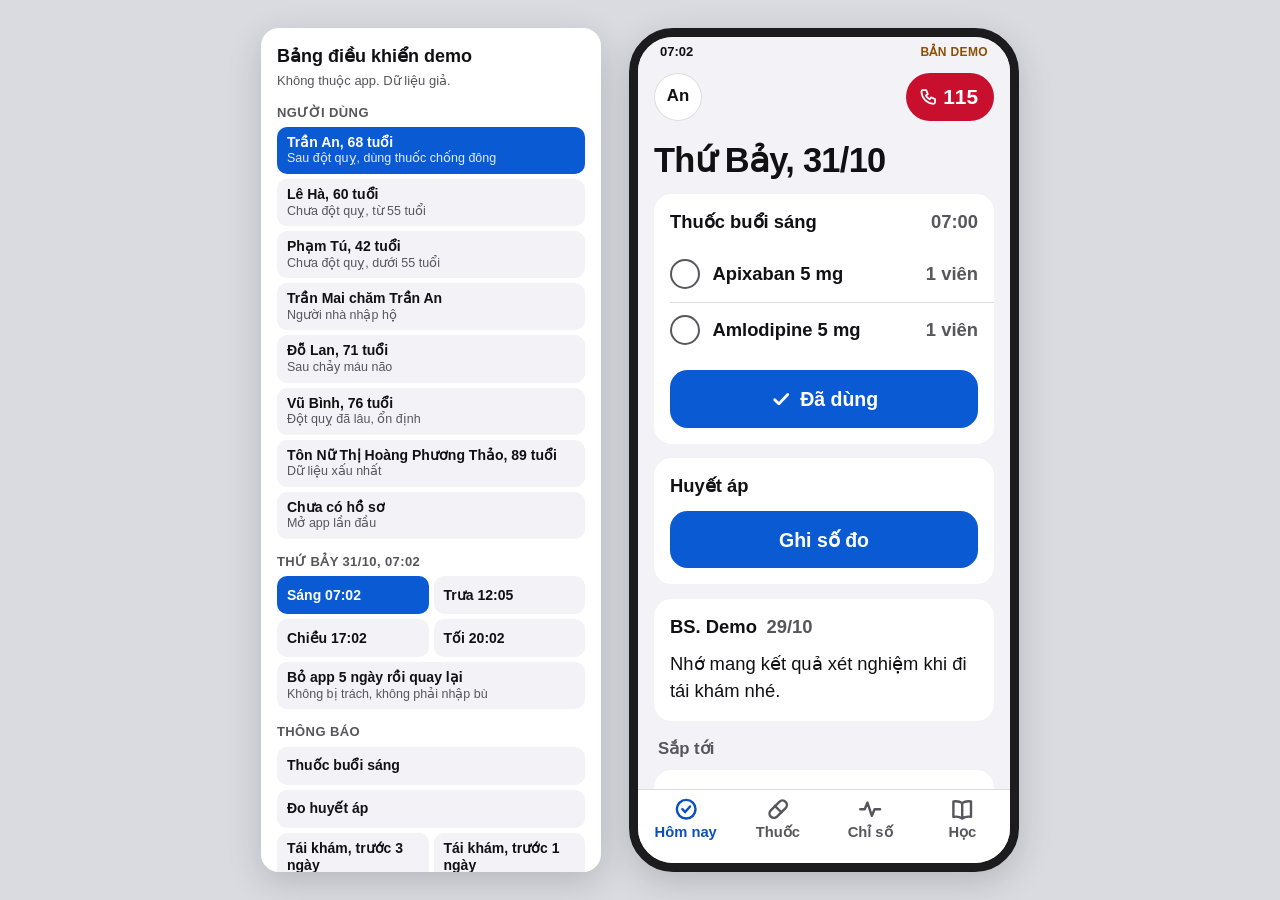
==== commit 5882259b: "Simplify the patient app: one accent, fewer words, every state covered Today shows only today's task" ====
--- a/app-benh-nhan-v2/index.html
+++ b/app-benh-nhan-v2/index.html
@@ -5,6 +5,7 @@
 <meta name="viewport" content="width=device-width, initial-scale=1, viewport-fit=cover">
 <meta name="robots" content="noindex, nofollow">
 <meta name="color-scheme" content="light dark">
+<meta name="theme-color" content="#F2F2F7">
 <title>VNPreventStroke - bản demo app bệnh nhân</title>
 <link rel="stylesheet" href="styles.css">
 </head>
--- a/app-benh-nhan-v2/styles.css
+++ b/app-benh-nhan-v2/styles.css
@@ -1,43 +1,52 @@
-/* Học cách tổ chức của Health và Notes: nền xám nhạt, danh sách bo tròn, tiêu đề lớn, một dòng một ý.
+/* Nền xám nhạt, danh sách bo tròn, tiêu đề lớn, một dòng một ý.
+   Một màu nhấn (--tint) cho thao tác, trạng thái được chọn và tiến độ. Xanh lá, cam, đỏ chỉ dùng cho mức độ và luôn đi kèm hình.
+   Bo góc: --r-m cho thẻ, danh sách, nút, ô nhập; --r-l cho sheet, hộp thoại, nút gọi 115 lớn; --r-s cho chữ cái BE FAST; thứ tròn thì tròn hẳn.
    Đơn vị rem để cỡ chữ người dùng chọn kéo theo nút và khoảng cách. */
 :root {
   --bg: #F2F2F7; --card: #FFFFFF; --ink: #111114; --ink2: #56565C; --sep: #DCDCE1; --fill: #E9E9EE;
-  --tint: #0A5BD3; --tint-ink: #0B4FB8; --tint-soft: #E5ECF8;
-  --green: #1B7A3A; --amber: #8F4F00; --red: #C8102E; --teal: #00766F; --blue: #1F5FD6; --orange: #A84A08; --purple: #6B3FC9;
-  --green-bg: #E6F4EA; --amber-bg: #FFF1DA; --red-bg: #FDEBEE; --teal-bg: #E1F3F1; --blue-bg: #E7EEFC; --orange-bg: #FCEEE3; --purple-bg: #EFEAFB;
+  --tint: #0A5BD3; --tint-ink: #0B4FB8; --tint-soft: #E5ECF8; --on-tint: #FFFFFF;
+  --green: #1B7A3A; --amber: #8F4F00; --red: #C8102E;
+  --green-bg: #E6F4EA; --amber-bg: #FFF1DA; --red-bg: #FDEBEE;
   --scrim: rgba(0, 0, 0, .42); --shadow: 0 10px 34px rgba(0, 0, 0, .16);
+  --r-s: .75rem; --r-m: 1.1rem; --r-l: 1.5rem;
   --font: -apple-system, BlinkMacSystemFont, "SF Pro Text", "Segoe UI", Roboto, "Helvetica Neue", Arial, sans-serif;
 }
 :root[data-theme="dark"] {
   --bg: #000; --card: #1C1C1E; --ink: #F5F5F7; --ink2: #AEAEB5; --sep: #38383C; --fill: #2C2C2E;
-  --tint: #2563EB; --tint-ink: #8AB8FF; --tint-soft: #1E2B44;
-  --green: #5FD98A; --amber: #FFC266; --red: #D4213A; --teal: #3CD0C4; --blue: #8AB8FF; --orange: #FFA366; --purple: #C2A8FF;
-  --green-bg: #123020; --amber-bg: #3A2A0F; --red-bg: #3D1219; --teal-bg: #10312E; --blue-bg: #1B2B4A; --orange-bg: #3A2212; --purple-bg: #2B2145;
+  --tint: #2563EB; --tint-ink: #8AB8FF; --tint-soft: #1E2B44; --on-tint: #FFFFFF;
+  --green: #5FD98A; --amber: #FFC266; --red: #D4213A;
+  --green-bg: #123020; --amber-bg: #3A2A0F; --red-bg: #3D1219;
   --scrim: rgba(0, 0, 0, .65);
 }
 @media (prefers-color-scheme: dark) { :root:not([data-theme]) {
   --bg: #000; --card: #1C1C1E; --ink: #F5F5F7; --ink2: #AEAEB5; --sep: #38383C; --fill: #2C2C2E;
-  --tint: #2563EB; --tint-ink: #8AB8FF; --tint-soft: #1E2B44;
-  --green: #5FD98A; --amber: #FFC266; --red: #D4213A; --teal: #3CD0C4; --blue: #8AB8FF; --orange: #FFA366; --purple: #C2A8FF;
-  --green-bg: #123020; --amber-bg: #3A2A0F; --red-bg: #3D1219; --teal-bg: #10312E; --blue-bg: #1B2B4A; --orange-bg: #3A2212; --purple-bg: #2B2145;
+  --tint: #2563EB; --tint-ink: #8AB8FF; --tint-soft: #1E2B44; --on-tint: #FFFFFF;
+  --green: #5FD98A; --amber: #FFC266; --red: #D4213A;
+  --green-bg: #123020; --amber-bg: #3A2A0F; --red-bg: #3D1219;
   --scrim: rgba(0, 0, 0, .65);
 } }
-html { font-size: 16px; }
+html { font-size: 16px; -webkit-text-size-adjust: 100%; overscroll-behavior: none; }
 html[data-size="m"] { font-size: 14.5px; }
 html[data-size="xl"] { font-size: 18.5px; }
 * { box-sizing: border-box; margin: 0; -webkit-tap-highlight-color: transparent; }
-body { font-family: var(--font); background: #D9DBE1; color: var(--ink); line-height: 1.34; -webkit-font-smoothing: antialiased; min-height: 100vh; }
+body { font-family: var(--font); background: #D9DBE1; color: var(--ink); line-height: 1.34; -webkit-font-smoothing: antialiased; min-height: 100dvh; overscroll-behavior: none; }
 button { font: inherit; color: inherit; background: none; border: 0; padding: 0; text-align: inherit; cursor: pointer; }
+/* Nút là điều khiển, không phải nội dung: không chọn chữ khi giữ, không chờ chạm đúp */
+button, [role="button"] { touch-action: manipulation; -webkit-user-select: none; user-select: none; -webkit-touch-callout: none; }
 input, textarea { font: inherit; color: inherit; }
+::selection { background: var(--tint-soft); color: var(--ink); }
 :focus-visible { outline: 3px solid var(--tint); outline-offset: 2px; }
 svg.i { width: 1.4rem; height: 1.4rem; flex: none; display: block; }
 
 /* Sân khấu demo: điện thoại ở giữa, bảng điều khiển bên trái */
-#stage { min-height: 100vh; display: flex; gap: 28px; align-items: center; justify-content: center; padding: 16px; }
-#phone { width: 390px; height: min(844px, calc(100vh - 32px)); background: var(--bg); color: var(--ink); border: 9px solid #1c1c1e; border-radius: 44px; overflow: hidden; display: flex; flex-direction: column; position: relative; flex: none; box-shadow: var(--shadow); }
-#statusbar { height: 30px; flex: none; width: 100%; display: flex; align-items: center; justify-content: space-between; padding: 0 22px; font-size: 13px; font-weight: 600; background: var(--bg); }
+#stage { min-height: 100dvh; display: flex; gap: 28px; align-items: center; justify-content: center; padding: 16px; }
+#phone { width: 390px; height: min(844px, calc(100vh - 32px)); background: var(--bg); color: var(--ink); border: 9px solid #1c1c1e; border-radius: 44px; overflow: hidden; display: flex; flex-direction: column; position: relative; flex: none; box-shadow: var(--shadow); container-type: inline-size; }
+/* Máy hẹp: icon đầu dòng nhường chỗ cho chữ */
+@container (max-width: 360px) { .row > .tile { display: none; } }
+#statusbar { height: 30px; flex: none; width: 100%; display: flex; align-items: center; justify-content: space-between; padding: 0 22px; font-size: 13px; font-weight: 600; background: var(--bg); font-variant-numeric: tabular-nums; }
+#phone.white #statusbar { background: var(--card); }
 #statusbar .demo { color: var(--amber); font-size: 12px; font-weight: 800; letter-spacing: .03em; }
-#view { flex: 1; min-height: 0; overflow-y: auto; overflow-x: hidden; outline: none; scrollbar-width: none; }
+#view { flex: 1; min-height: 0; overflow-y: auto; overflow-x: hidden; overscroll-behavior: contain; outline: none; scrollbar-width: none; }
 #view::-webkit-scrollbar { display: none; }
 @media (max-width: 780px) {
   #stage { padding: 0; display: block; }
@@ -54,96 +63,101 @@
 .scr.white .top { background: var(--card); }
 .nav { min-height: 3rem; min-width: 3rem; display: flex; align-items: center; gap: .1rem; font-size: 1.12rem; font-weight: 600; color: var(--tint-ink); }
 .avatar { width: 3rem; height: 3rem; border-radius: 50%; background: var(--card); box-shadow: inset 0 0 0 1px var(--sep); display: flex; align-items: center; justify-content: center; font-weight: 800; font-size: 1.05rem; }
-.sos { height: 3rem; padding: 0 1rem 0 .8rem; border-radius: 1.5rem; background: var(--red); color: #fff; font-size: 1.3rem; font-weight: 800; display: flex; align-items: center; gap: .35rem; }
+.sos { height: 3rem; padding: 0 1rem 0 .8rem; border-radius: 999px; background: var(--red); color: #fff; font-size: 1.3rem; font-weight: 800; display: flex; align-items: center; gap: .35rem; }
 .sos svg.i { width: 1.2rem; height: 1.2rem; }
-h1.title { font-size: 2.15rem; font-weight: 800; letter-spacing: -.02em; line-height: 1.12; }
-h1.title:focus { outline: none; }
+h1.title { font-size: 2.15rem; font-weight: 800; letter-spacing: -.02em; line-height: 1.12; overflow-wrap: break-word; }
+/* Tiêu điểm do app đặt khi mở màn (tiêu đề, sheet, thông báo) không vẽ khung; tiêu điểm bằng bàn phím vẫn có */
+[tabindex="-1"]:focus { outline: none; }
 h1.title.sm { font-size: 1.8rem; }
 h1.title.q { font-size: 1.65rem; letter-spacing: -.01em; line-height: 1.22; }
 .date { font-size: 1.05rem; font-weight: 600; color: var(--ink2); margin-top: -.6rem; }
 .lead { font-size: 1.25rem; font-weight: 600; line-height: 1.3; }
 .body { font-size: 1.15rem; line-height: 1.45; }
+p, li { text-wrap: pretty; }
+h1, h2 { text-wrap: balance; }
 .muted { color: var(--ink2); }
 .center { text-align: center; }
 .spacer { flex: 1; }
 .grow { flex: 1; min-width: 0; }
 
-/* Danh sách: một dòng một ý, giá trị bên phải */
+/* Danh sách: một dòng một ý, giá trị bên phải. Đường kẻ thụt vào như iOS, cả dòng sáng lên khi nhấn. */
 .group { display: flex; flex-direction: column; gap: .4rem; }
 .group-head { display: flex; align-items: center; justify-content: space-between; padding: 0 .25rem; min-height: 1.8rem; }
 .group-head h2 { font-size: 1.05rem; font-weight: 700; color: var(--ink2); }
-.list { background: var(--card); border-radius: 1.1rem; padding: 0 1rem; }
+.list { background: var(--card); border-radius: var(--r-m); overflow: hidden; }
 .scr.white .list, .sheet .list { background: var(--bg); }
-.row { display: flex; align-items: center; gap: .75rem; width: 100%; min-height: 3.5rem; padding: .55rem 0; border-top: 1px solid var(--sep); }
-.list > .row:first-child { border-top: 0; }
-.row-title { flex: 1; min-width: 0; font-size: 1.15rem; font-weight: 600; line-height: 1.28; }
-.row-value { display: flex; align-items: center; justify-content: flex-end; gap: .35rem; flex: 0 1 auto; max-width: 62%; font-size: 1.15rem; font-weight: 600; color: var(--ink2); text-align: right; overflow-wrap: anywhere; }
+.row { position: relative; display: flex; align-items: center; gap: .75rem; width: 100%; min-height: 3.5rem; padding: .55rem 1rem; }
+.list > .row + .row::before, .list > .sign + .sign::before { content: ""; position: absolute; top: 0; left: 1rem; right: 0; border-top: 1px solid var(--sep); }
+button.row:active { background: var(--fill); }
+/* Giá trị không bao giờ bị cắt giữa một cụm số và đơn vị; tên hàng nhường chỗ và xuống dòng */
+.row-title { flex: 1 1 auto; min-width: 4.5rem; font-size: 1.15rem; font-weight: 600; line-height: 1.28; overflow-wrap: break-word; }
+.row-value { display: flex; align-items: center; justify-content: flex-end; gap: .35rem; flex: 0 1 auto; min-width: min-content; max-width: 62%; font-size: 1.15rem; font-weight: 600; color: var(--ink2); text-align: right; font-variant-numeric: tabular-nums; }
 .row-value.ink { color: var(--ink); }
 .row-value.amber { color: var(--amber); }
+.row-value.red { color: var(--red); }
 .chev { width: 1.1rem; height: 1.1rem; color: var(--ink2); }
-.tile { width: 2.2rem; height: 2.2rem; border-radius: .65rem; display: flex; align-items: center; justify-content: center; flex: none; }
-.tile svg.i { width: 1.3rem; height: 1.3rem; }
-.tile.blue { background: var(--blue-bg); color: var(--blue); } .tile.teal { background: var(--teal-bg); color: var(--teal); }
-.tile.green { background: var(--green-bg); color: var(--green); } .tile.orange { background: var(--orange-bg); color: var(--orange); }
-.tile.purple { background: var(--purple-bg); color: var(--purple); } .tile.red { background: var(--red-bg); color: var(--red); }
-.tile.amber { background: var(--amber-bg); color: var(--amber); } .tile.muted { background: var(--fill); color: var(--ink2); }
+.tile { width: 1.6rem; display: flex; align-items: center; justify-content: center; flex: none; color: var(--ink2); }
+.tile svg.i { width: 1.45rem; height: 1.45rem; }
+.tile.red { color: var(--red); }
 .st { display: inline-flex; } .st svg.i { width: 1.05rem; height: 1.05rem; }
 .st.green { color: var(--green); } .st.amber { color: var(--amber); } .st.red { color: var(--red); }
-.pill { display: inline-flex; align-items: center; gap: .35rem; font-size: 1.1rem; font-weight: 700; padding: .35rem .8rem; border-radius: .8rem; }
+.pill { display: inline-flex; align-items: center; gap: .35rem; font-size: 1.1rem; font-weight: 700; padding: .35rem .85rem; border-radius: 999px; }
 .pill svg.i { width: 1.1rem; height: 1.1rem; }
 .pill.green { background: var(--green-bg); color: var(--green); } .pill.amber { background: var(--amber-bg); color: var(--amber); } .pill.red { background: var(--red-bg); color: var(--red); }
 .link { display: inline-flex; align-items: center; gap: .25rem; min-height: 2.75rem; font-size: 1.05rem; font-weight: 700; color: var(--tint-ink); }
 .link svg.i { width: 1.1rem; height: 1.1rem; }
 
 /* Thẻ */
-.card { background: var(--card); border-radius: 1.1rem; padding: 1rem; display: flex; flex-direction: column; gap: .75rem; }
+.card { background: var(--card); border-radius: var(--r-m); padding: 1rem; display: flex; flex-direction: column; gap: .75rem; }
 .scr.white .card, .sheet .card { background: var(--bg); }
 .card-head { display: flex; align-items: center; gap: .6rem; font-size: 1.15rem; font-weight: 700; }
-.card-head .aside { margin-left: auto; font-weight: 600; color: var(--ink2); display: flex; align-items: center; gap: .3rem; }
-.card .list { padding: 0; background: transparent; }
-.banner { border-radius: 1rem; padding: .7rem 1rem; font-size: 1.05rem; font-weight: 700; background: var(--blue-bg); color: var(--blue); }
-
-/* Nút */
-.btn { min-height: 3.6rem; width: 100%; border-radius: 1rem; background: var(--tint); color: #fff; font-size: 1.22rem; font-weight: 700; display: flex; align-items: center; justify-content: center; gap: .5rem; padding: .3rem .8rem; text-align: center; transition: filter .12s, opacity .12s; }
-.btn:active, .chip:active, .row:active, .key:active { filter: brightness(.92); }
-.btn[disabled] { opacity: .4; cursor: not-allowed; }
+.card-head .aside { margin-left: auto; font-weight: 600; color: var(--ink2); display: flex; align-items: center; gap: .3rem; font-variant-numeric: tabular-nums; }
+.card .list { background: transparent; border-radius: 0; margin: 0 -1rem; }
+.banner { border-radius: var(--r-m); padding: .7rem 1rem; font-size: 1.05rem; font-weight: 700; background: var(--tint-soft); color: var(--tint-ink); }
+.empty { align-items: center; text-align: center; padding: 1.5rem 1rem; }
+.empty .hero { color: var(--ink2); }
+
+/* Nút: phản hồi ngay khi chạm xuống */
+.btn { min-height: 3.6rem; width: 100%; border-radius: var(--r-m); background: var(--tint); color: var(--on-tint); font-size: 1.22rem; font-weight: 700; display: flex; align-items: center; justify-content: center; gap: .5rem; padding: .3rem .8rem; text-align: center; transition: transform .1s ease-out, opacity .12s; }
+.btn:active, .chip:active, .key:active { transform: scale(.97); }
+.btn[disabled] { opacity: .4; cursor: not-allowed; transform: none; }
 .btn.soft { background: var(--tint-soft); color: var(--tint-ink); }
 .btn.red { background: var(--red); color: #fff; }
-.btn.teal { background: var(--teal); color: #fff; }
-:root[data-theme="dark"] .btn.teal { color: #04211F; }
 .btn.plain { background: transparent; color: var(--tint-ink); min-height: 3rem; font-size: 1.1rem; }
-.btn.huge { min-height: 5.6rem; font-size: 2rem; font-weight: 800; border-radius: 1.4rem; }
+.btn.huge { min-height: 5.6rem; font-size: 2rem; font-weight: 800; border-radius: var(--r-l); }
+.cta { position: sticky; bottom: 0; z-index: 4; margin: auto -1rem -1.75rem; padding: .75rem 1rem 1rem; background: var(--bg); box-shadow: 0 -1px 0 var(--sep); }
+.scr.white .cta { background: var(--card); }
 .two { display: grid; grid-template-columns: 1fr 1fr; gap: .6rem; }
 .chips { display: flex; flex-direction: column; gap: .55rem; }
 .chips.wrap { flex-direction: row; flex-wrap: wrap; }
 .chips.wrap .chip { width: auto; flex: 1 1 auto; }
 .chips.grid { display: grid; grid-template-columns: 1fr 1fr; }
-.chip { min-height: 3.4rem; width: 100%; border-radius: .95rem; background: var(--card); box-shadow: inset 0 0 0 1px var(--sep); font-size: 1.12rem; font-weight: 600; display: flex; align-items: center; justify-content: center; padding: .35rem .8rem; text-align: center; }
+.chip { min-height: 3.4rem; width: 100%; border-radius: var(--r-m); background: var(--card); box-shadow: inset 0 0 0 1px var(--sep); font-size: 1.12rem; font-weight: 600; display: flex; align-items: center; justify-content: center; padding: .35rem .8rem; text-align: center; transition: transform .1s ease-out; }
 .scr.white .chip, .sheet .chip, .card .chip { background: var(--bg); }
 .chip.on { background: var(--tint-soft) !important; color: var(--tint-ink); box-shadow: inset 0 0 0 3px var(--tint); font-weight: 700; }
 .chip.tall { min-height: 4rem; font-size: 1.3rem; }
-.seg { display: grid; grid-auto-flow: column; grid-auto-columns: 1fr; background: var(--fill); border-radius: .85rem; padding: .2rem; }
-.seg button { min-height: 2.75rem; border-radius: .7rem; font-size: 1.05rem; font-weight: 600; text-align: center; padding: .4rem .2rem; }
+.seg { display: grid; grid-auto-flow: column; grid-auto-columns: 1fr; background: var(--fill); border-radius: var(--r-m); padding: .2rem; }
+.seg button { min-height: 2.75rem; border-radius: calc(var(--r-m) - .2rem); font-size: 1.05rem; font-weight: 600; text-align: center; padding: .4rem .2rem; }
 .seg button[aria-pressed="true"] { background: var(--card); font-weight: 800; box-shadow: 0 1px 3px rgba(0, 0, 0, .18); }
-.switch { width: 3.4rem; height: 2.05rem; border-radius: 1.1rem; background: var(--fill); box-shadow: inset 0 0 0 2px var(--ink2); position: relative; flex: none; }
-.switch::after { content: ""; position: absolute; top: .25rem; left: .25rem; width: 1.55rem; height: 1.55rem; border-radius: 50%; background: var(--ink2); transition: left .15s; }
-[aria-checked="true"] > .switch { background: var(--green); box-shadow: none; }
-[aria-checked="true"] > .switch::after { left: 1.6rem; background: #fff; }
+.switch { width: 3.4rem; height: 2.05rem; border-radius: 999px; background: var(--fill); box-shadow: inset 0 0 0 2px var(--ink2); position: relative; flex: none; }
+.switch::after { content: ""; position: absolute; top: .25rem; left: .25rem; width: 1.55rem; height: 1.55rem; border-radius: 50%; background: var(--ink2); transition: transform .15s ease-out; }
+[aria-checked="true"] > .switch { background: var(--tint); box-shadow: none; }
+[aria-checked="true"] > .switch::after { transform: translateX(1.35rem); background: #fff; }
 .check { width: 1.9rem; height: 1.9rem; border-radius: 50%; box-shadow: inset 0 0 0 2px var(--ink2); display: flex; align-items: center; justify-content: center; flex: none; color: transparent; }
 .check svg.i { width: 1.1rem; height: 1.1rem; }
-[aria-checked="true"] > .check { background: var(--teal); box-shadow: none; color: #fff; }
+[aria-checked="true"] > .check { background: var(--tint); box-shadow: none; color: var(--on-tint); }
 
 /* Nhập số */
 .keys { display: grid; grid-template-columns: repeat(3, 1fr); gap: .5rem; }
-.key { min-height: 3.7rem; border-radius: .9rem; background: var(--card); box-shadow: inset 0 0 0 1px var(--sep); font-size: 1.75rem; font-weight: 600; display: flex; align-items: center; justify-content: center; }
+.key { min-height: 3.7rem; border-radius: var(--r-m); background: var(--card); box-shadow: inset 0 0 0 1px var(--sep); font-size: 1.75rem; font-weight: 600; display: flex; align-items: center; justify-content: center; transition: transform .1s ease-out; }
 .key-plain { background: transparent; box-shadow: none; color: var(--ink2); font-size: 1.1rem; }
 .fields { display: grid; grid-template-columns: 1fr 1fr; gap: .6rem; }
-.field { display: block; width: 100%; background: var(--card); border-radius: 1rem; padding: .55rem .8rem; box-shadow: inset 0 0 0 1px var(--sep); }
+.field { display: block; width: 100%; background: var(--card); border-radius: var(--r-m); padding: .55rem .8rem; box-shadow: inset 0 0 0 1px var(--sep); }
 .field.on { box-shadow: inset 0 0 0 3px var(--tint); }
 .field-label { display: block; font-size: 1.05rem; font-weight: 700; color: var(--ink2); }
-.field-value { display: block; font-size: 2.8rem; font-weight: 800; letter-spacing: -.02em; line-height: 1.12; min-height: 3.1rem; }
+.field-value { display: block; font-size: 2.8rem; font-weight: 800; letter-spacing: -.02em; line-height: 1.12; min-height: 3.1rem; font-variant-numeric: tabular-nums; }
 .field-value.empty { color: var(--ink2); opacity: .45; }
-.input { width: 100%; min-height: 3.3rem; border: 0; border-radius: .9rem; background: var(--card); box-shadow: inset 0 0 0 1px var(--sep); padding: .5rem .8rem; font-size: 1.15rem; }
+.input { width: 100%; min-height: 3.3rem; border: 0; border-radius: var(--r-m); background: var(--card); box-shadow: inset 0 0 0 1px var(--sep); padding: .5rem .8rem; font-size: max(1.15rem, 16px); }
 .card .input, .sheet .input, .dialog .input { background: var(--bg); }
 textarea.input { min-height: 6rem; resize: vertical; }
 .label { display: block; font-size: 1.05rem; font-weight: 700; margin-bottom: .35rem; }
@@ -151,60 +165,56 @@
 .stepper .key { min-height: 4.5rem; }
 
 /* Số lớn và kết quả */
-.hero { font-size: 3.6rem; font-weight: 800; letter-spacing: -.03em; line-height: 1.05; }
-.hero small { font-size: 1.2rem; font-weight: 600; color: var(--ink2); letter-spacing: 0; }
+.hero { font-size: 3.6rem; font-weight: 800; letter-spacing: -.03em; line-height: 1.05; font-variant-numeric: tabular-nums; }
+.hero small { font-size: 1.2rem; font-weight: 600; color: var(--ink2); letter-spacing: 0; margin-left: .3rem; }
 .hero-label { font-size: 1.05rem; font-weight: 700; color: var(--ink2); }
-.ring-card { display: flex; gap: 1rem; align-items: center; }
-.ring { position: relative; width: 7.5rem; height: 7.5rem; flex: none; }
-.ring svg.r { width: 100%; height: 100%; transform: rotate(-90deg); display: block; }
-.ring .c { position: absolute; inset: 0; display: flex; flex-direction: column; align-items: center; justify-content: center; line-height: 1.05; }
-.ring .c b { font-size: 2.2rem; font-weight: 800; }
-.ring .c span { font-size: .95rem; font-weight: 700; color: var(--ink2); }
-.ring .c svg.i { width: 2.7rem; height: 2.7rem; color: var(--teal); }
 .icon-btn { width: 3rem; height: 3rem; border-radius: 50%; display: flex; align-items: center; justify-content: center; color: var(--tint-ink); flex: none; }
 .icon-btn svg.i { width: 1.4rem; height: 1.4rem; }
 .dots { display: grid; grid-template-columns: repeat(7, 1fr); gap: .3rem; }
 .day { display: flex; flex-direction: column; align-items: center; gap: .25rem; font-size: .95rem; font-weight: 700; color: var(--ink2); }
-.dot { width: 100%; max-width: 2.3rem; aspect-ratio: 1; border-radius: 50%; display: flex; align-items: center; justify-content: center; background: var(--fill); color: var(--ink2); }
+.dot { position: relative; overflow: hidden; width: 100%; max-width: 2.3rem; aspect-ratio: 1; border-radius: 50%; display: flex; align-items: center; justify-content: center; background: var(--fill); color: var(--ink2); }
 .dot svg.i { width: 1.1rem; height: 1.1rem; }
-.dot.full { background: var(--teal); color: #fff; }
-.dot.partial { background: conic-gradient(var(--teal) 0 50%, var(--fill) 50% 100%); }
+.dot.full { background: var(--tint); color: var(--on-tint); }
+.dot.partial::before { content: ""; position: absolute; inset: 0 50% 0 0; background: var(--tint); }
 .dot.ongoing { background: transparent; box-shadow: inset 0 0 0 2px var(--ink2); }
 .stats { display: grid; grid-template-columns: repeat(3, 1fr); text-align: center; }
-.stats b { display: block; font-size: 1.9rem; font-weight: 800; }
+.stats b { display: block; font-size: 1.9rem; font-weight: 800; font-variant-numeric: tabular-nums; }
 .stats span { font-size: 1rem; font-weight: 600; color: var(--ink2); }
 .chart { width: 100%; height: auto; display: block; }
-.chart text { font-family: var(--font); }
-.emerg { background: var(--red); color: #fff; border-radius: 1rem; padding: .9rem 1rem; display: flex; flex-direction: column; gap: .25rem; }
+.chart text { font-family: var(--font); font-size: .8rem; font-weight: 600; font-variant-numeric: tabular-nums; }
+.chart text.lbl { font-size: .9rem; font-weight: 700; }
+.emerg { background: var(--red); color: #fff; border-radius: var(--r-m); padding: .9rem 1rem; display: flex; flex-direction: column; gap: .25rem; }
 .emerg b { font-size: .95rem; font-weight: 800; letter-spacing: .02em; }
 .emerg strong { font-size: 1.45rem; line-height: 1.2; }
-.thumb { width: 100%; max-height: 11rem; object-fit: cover; border-radius: 1rem; display: block; background: var(--fill); }
-.map { position: relative; width: 100%; height: 11rem; border-radius: 1rem; overflow: hidden; background: var(--blue-bg); }
+.thumb { width: 100%; max-height: 11rem; object-fit: cover; border-radius: var(--r-m); display: block; background: var(--fill); }
+.map { position: relative; width: 100%; height: 11rem; border-radius: var(--r-m); overflow: hidden; background: var(--fill); }
 .map svg { width: 100%; height: 100%; display: block; }
+.map .tag { position: absolute; left: .6rem; bottom: .6rem; font-size: .9rem; font-weight: 700; color: var(--ink2); background: var(--card); border-radius: 999px; padding: .15rem .6rem; }
 
 /* Học */
-.letter { width: 3rem; height: 3rem; border-radius: .8rem; background: var(--red-bg); color: var(--red); display: flex; align-items: center; justify-content: center; font-size: 1.7rem; font-weight: 900; flex: none; }
+.letter { width: 3rem; height: 3rem; border-radius: var(--r-s); background: var(--red-bg); color: var(--red); display: flex; align-items: center; justify-content: center; font-size: 1.7rem; font-weight: 900; flex: none; }
 .letter.dim { background: var(--fill); color: var(--ink2); }
-.sign { display: flex; gap: .85rem; align-items: flex-start; padding: .7rem 0; border-top: 1px solid var(--sep); }
-.list > .sign:first-child { border-top: 0; }
+.sign { position: relative; display: flex; gap: .85rem; align-items: flex-start; padding: .7rem 1rem; }
 .sign b { display: block; font-size: 1.2rem; }
 .sign p { font-size: 1.1rem; line-height: 1.4; margin-top: .1rem; }
-.befast { background: var(--red); color: #fff; border-radius: 1.2rem; padding: 1rem; display: flex; flex-direction: column; gap: .6rem; width: 100%; text-align: left; }
+.befast { background: var(--red); color: #fff; border-radius: var(--r-m); padding: 1rem; display: flex; flex-direction: column; gap: .6rem; width: 100%; text-align: left; transition: transform .1s ease-out; }
+.befast:active { transform: scale(.98); }
 .befast .row-letters { display: flex; gap: .4rem; }
-.befast .row-letters span { width: 2.6rem; height: 2.6rem; border-radius: .7rem; background: rgba(255, 255, 255, .18); display: flex; align-items: center; justify-content: center; font-size: 1.45rem; font-weight: 900; }
+.befast .row-letters span { width: 2.6rem; height: 2.6rem; border-radius: var(--r-s); background: rgba(255, 255, 255, .18); display: flex; align-items: center; justify-content: center; font-size: 1.45rem; font-weight: 900; }
 .befast strong { font-size: 1.3rem; }
 .steps { display: flex; flex-direction: column; gap: .7rem; counter-reset: s; list-style: none; padding: 0; }
 .steps li { display: flex; gap: .75rem; font-size: 1.2rem; line-height: 1.4; counter-increment: s; }
 .steps li::before { content: counter(s); flex: none; width: 2rem; height: 2rem; border-radius: 50%; background: var(--tint-soft); color: var(--tint-ink); font-weight: 800; display: flex; align-items: center; justify-content: center; font-size: 1.05rem; }
 .bullets { display: flex; flex-direction: column; gap: .7rem; list-style: none; padding: 0; }
 .bullets li { font-size: 1.2rem; line-height: 1.42; padding-left: 1.1rem; position: relative; }
-.bullets li::before { content: ""; position: absolute; left: 0; top: .62em; width: .45rem; height: .45rem; border-radius: 50%; background: var(--tint); }
-.warn { display: flex; gap: .6rem; align-items: flex-start; font-size: 1.1rem; font-weight: 600; color: var(--amber); background: var(--amber-bg); border-radius: 1rem; padding: .8rem 1rem; }
+.bullets li::before { content: ""; position: absolute; left: 0; top: .62em; width: .45rem; height: .45rem; border-radius: 50%; background: var(--ink2); }
+.warn { display: flex; gap: .6rem; align-items: flex-start; font-size: 1.1rem; font-weight: 600; color: var(--amber); background: var(--amber-bg); border-radius: var(--r-m); padding: .8rem 1rem; }
 .warn svg.i { margin-top: .1rem; }
-.plate { width: 100%; max-width: 15rem; margin: 0 auto; display: block; }
-.badge { display: inline-flex; align-items: center; gap: .35rem; font-size: 1rem; font-weight: 700; color: var(--teal); background: var(--teal-bg); border-radius: .7rem; padding: .3rem .7rem; align-self: flex-start; }
+.plate-btn { display: block; width: 100%; max-width: 15rem; margin: 0 auto; border-radius: 50%; }
+.plate { width: 100%; display: block; }
+.badge { display: inline-flex; align-items: center; gap: .35rem; font-size: 1rem; font-weight: 700; color: var(--ink2); background: var(--fill); border-radius: 999px; padding: .3rem .8rem; align-self: flex-start; }
 .badge svg.i { width: 1.05rem; height: 1.05rem; }
-.brand { width: 4.75rem; height: 4.75rem; border-radius: 1.25rem; background: var(--teal); color: #fff; display: flex; align-items: center; justify-content: center; }
+.brand { width: 4.75rem; height: 4.75rem; border-radius: var(--r-l); background: var(--tint); color: var(--on-tint); display: flex; align-items: center; justify-content: center; }
 .brand svg.i { width: 2.8rem; height: 2.8rem; }
 .star { min-width: 3rem; min-height: 3rem; display: flex; align-items: center; justify-content: center; color: var(--ink2); }
 .star.on { color: var(--tint-ink); }
@@ -216,15 +226,14 @@
 .stack { display: flex; flex-direction: column; gap: .9rem; }
 .hero.sm { font-size: 2rem; } .hero.md { font-size: 2.4rem; } .hero.xl { font-size: 5rem; }
 .hero-label.mt { margin-top: .4rem; }
-.prog { display: flex; gap: .35rem; } .prog i { flex: 1; height: .45rem; background: var(--fill); border-radius: .25rem; } .prog i.on { background: var(--tint); }
+.prog { display: flex; gap: .35rem; } .prog i { flex: 1; height: .45rem; background: var(--fill); border-radius: 999px; } .prog i.on { background: var(--tint); }
 .q-head { display: flex; align-items: flex-start; gap: .5rem; } .q-head h1 { flex: 1; }
 .chips.tall .chip { min-height: 4rem; font-size: 1.3rem; }
-.date-row { position: relative; cursor: pointer; } .date-row .row-value { color: var(--tint-ink); }
+.date-row { cursor: pointer; } .date-row .row-value { color: var(--tint-ink); }
 .date-row input { position: absolute; inset: 0; width: 100%; height: 100%; opacity: 0; border: 0; cursor: pointer; }
-.date-row:focus-within { outline: 3px solid var(--tint); outline-offset: -3px; border-radius: inherit; }
-.check-btn { min-width: 3rem; min-height: 3rem; display: flex; align-items: center; justify-content: flex-start; }
+.date-row:focus-within { outline: 3px solid var(--tint); outline-offset: -3px; }
+.check-btn { min-width: 3rem; min-height: 3rem; display: flex; align-items: center; justify-content: flex-start; flex: none; }
 .row-value.edit { min-height: 2.75rem; color: var(--ink); }
-.row-value.edit svg.i { width: 1rem; height: 1rem; color: var(--tint-ink); }
 .btn.tall-tile { min-height: 6rem; flex-direction: column; gap: .4rem; }
 .btn.tall-tile svg.i { width: 1.8rem; height: 1.8rem; }
 .time-key { min-height: 3rem; width: 3.2rem; flex: none; }
@@ -242,26 +251,31 @@
 #sheetLayer:empty, #dialogLayer:empty, #lockLayer:empty { display: none; }
 #sheetLayer { position: absolute; inset: 0; z-index: 20; display: flex; align-items: flex-end; }
 .scrim { position: absolute; inset: 0; background: var(--scrim); }
-.sheet { position: relative; background: var(--card); width: 100%; max-height: 94%; border-radius: 1.5rem 1.5rem 0 0; overflow-y: auto; padding: .5rem 1rem 1.4rem; display: flex; flex-direction: column; gap: .8rem; animation: up .2s ease-out; }
+.sheet { position: relative; background: var(--card); width: 100%; max-height: 94%; border-radius: var(--r-l) var(--r-l) 0 0; overflow-y: auto; overscroll-behavior: contain; padding: .5rem 1rem 1.4rem; display: flex; flex-direction: column; gap: .8rem; animation: up .2s cubic-bezier(.23, 1, .32, 1); }
+.sheet > *, .dialog > * { flex-shrink: 0; }
 .sheet-head { display: flex; align-items: center; justify-content: space-between; gap: .5rem; min-height: 3.2rem; }
 .sheet-head h2 { font-size: 1.4rem; font-weight: 800; }
-@keyframes up { from { transform: translateY(20px); opacity: .5; } to { transform: none; opacity: 1; } }
+@keyframes up { from { transform: translateY(1.5rem); opacity: .6; } to { transform: none; opacity: 1; } }
 #dialogLayer { position: absolute; inset: 0; z-index: 30; background: var(--scrim); display: flex; align-items: center; justify-content: center; padding: 1rem; }
-.dialog { background: var(--card); border-radius: 1.25rem; padding: 1.1rem; width: 100%; display: flex; flex-direction: column; gap: .6rem; max-height: 90%; overflow-y: auto; }
+.dialog { background: var(--card); border-radius: var(--r-l); padding: 1.1rem; width: 100%; display: flex; flex-direction: column; gap: .6rem; max-height: 90%; overflow-y: auto; }
 .dialog h2 { font-size: 1.4rem; font-weight: 800; line-height: 1.2; }
-#lockLayer { position: absolute; inset: 0; z-index: 40; background: linear-gradient(170deg, #23304a, #0e1626); color: #fff; padding: 1rem; display: flex; flex-direction: column; }
-.clock { font-size: 4.5rem; font-weight: 700; text-align: center; letter-spacing: -.02em; line-height: 1; margin-top: 1.75rem; }
+#lockLayer { position: absolute; inset: 0; z-index: 40; background: #141B2B; color: #fff; padding: 1rem; display: flex; flex-direction: column; }
+.clock { font-size: 4.5rem; font-weight: 700; text-align: center; letter-spacing: -.02em; line-height: 1; margin-top: 1.75rem; font-variant-numeric: tabular-nums; }
 .lockdate { text-align: center; font-size: 1.2rem; margin-top: .4rem; }
-.notif { background: #fff; color: #111114; border-radius: 1.25rem; padding: .9rem; margin-top: 1.75rem; display: flex; flex-direction: column; gap: .55rem; }
+/* Thông báo của máy: luôn nền sáng, không theo chế độ tối của app */
+.notif { background: #fff; color: #111114; border-radius: var(--r-l); padding: .9rem; margin-top: 1.75rem; display: flex; flex-direction: column; gap: .55rem; }
+.notif .tile { color: #56565C; }
+.notif .btn { background: #0A5BD3; color: #fff; }
 .notif .btn.soft { background: #E5ECF8; color: #0B47A5; }
-.notif .btn.teal { background: #00766F; color: #fff; }
-.notif .btn:not(.teal):not(.soft) { background: #0A5BD3; color: #fff; }
-.notif .card-head .tile.teal { background: #E1F3F1; color: #00766F; }
-.notif .card-head .tile.blue { background: #E7EEFC; color: #1F5FD6; }
-.notif .card-head .tile.orange { background: #FCEEE3; color: #A84A08; }
 .btn.lock-open { color: #fff; margin-top: auto; }
-#toast { position: absolute; left: 1rem; right: 1rem; bottom: 5.4rem; z-index: 35; background: #1c1c1e; color: #fff; border-radius: 1rem; padding: .8rem 1rem; font-size: 1.05rem; font-weight: 600; text-align: center; opacity: 0; pointer-events: none; transform: translateY(8px); transition: opacity .2s, transform .2s; }
+#toast { position: absolute; left: 1rem; right: 1rem; bottom: 5.4rem; z-index: 35; background: #1c1c1e; color: #fff; border-radius: var(--r-m); padding: .8rem 1rem; font-size: 1.05rem; font-weight: 600; text-align: center; opacity: 0; pointer-events: none; transform: translateY(8px); transition: opacity .2s, transform .2s cubic-bezier(.23, 1, .32, 1); }
 #toast.on { opacity: 1; transform: none; }
+/* Trên điện thoại thật: chừa tai thỏ và thanh home */
+@media (max-width: 780px) {
+  #statusbar { height: calc(30px + env(safe-area-inset-top, 0px)); padding-top: env(safe-area-inset-top, 0px); }
+  #tabs { height: calc(4.6rem + env(safe-area-inset-bottom, 0px)); padding-bottom: env(safe-area-inset-bottom, 0px); }
+  .sheet { padding-bottom: calc(1.4rem + env(safe-area-inset-bottom, 0px)); }
+}
 @media (prefers-reduced-motion: reduce) { * { animation: none !important; transition: none !important; } }
 
 /* Bảng điều khiển demo, không thuộc app */
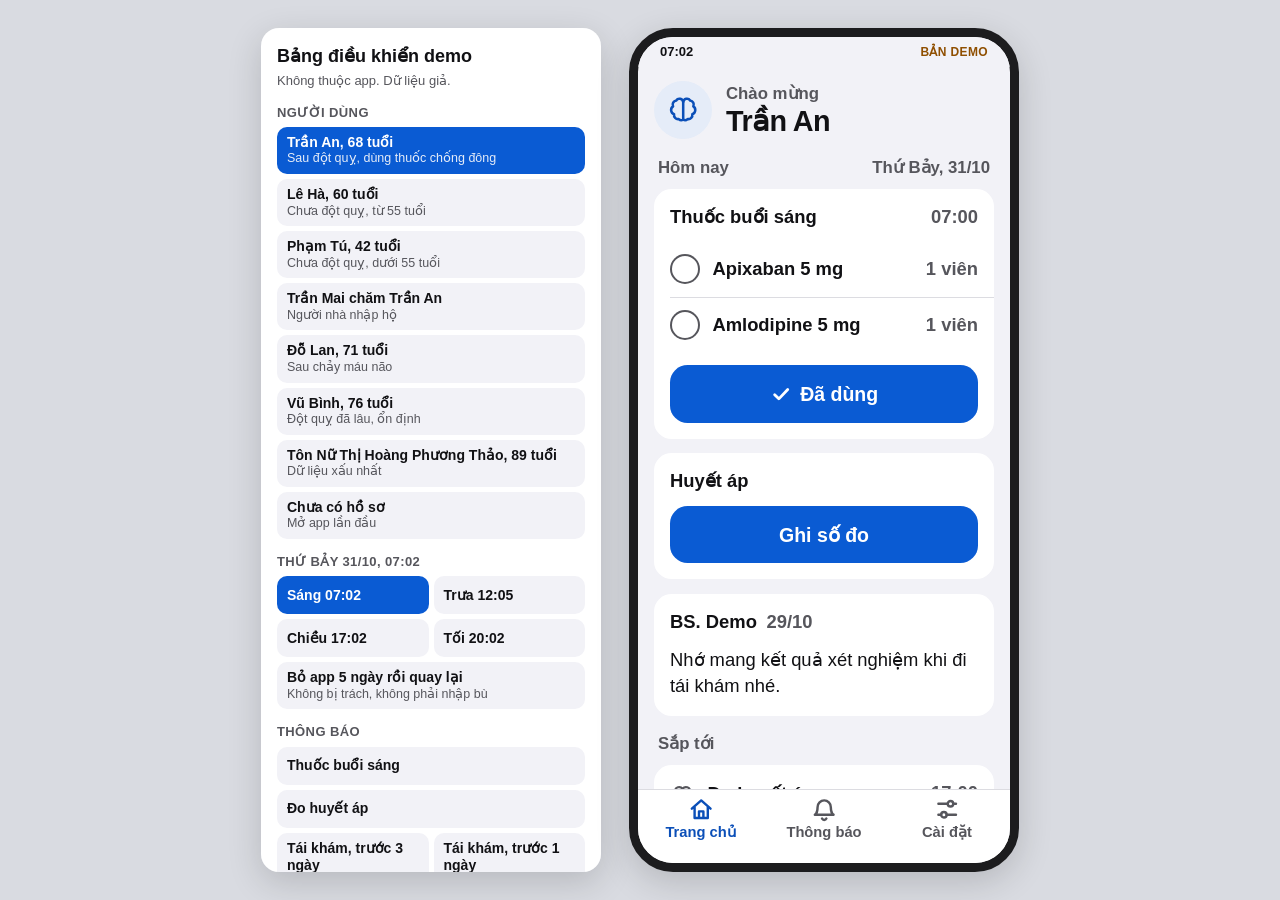
==== commit 01e2c0be: "New shell: three tabs, home with greeting, Today and five function tiles, notifications, contact, se" ====
--- a/app-benh-nhan-v2/index.html
+++ b/app-benh-nhan-v2/index.html
@@ -62,6 +62,9 @@
     <symbol id="i-speech" viewBox="0 0 24 24"><g fill="none" stroke="currentColor" stroke-width="2.2" stroke-linecap="round" stroke-linejoin="round"><path d="M4 6a2 2 0 0 1 2-2h12a2 2 0 0 1 2 2v8a2 2 0 0 1-2 2H10l-5 4v-4H6a2 2 0 0 1-2-2z"/><path d="M8 10l2-2 2 2 2-2 2 2"/></g></symbol>
     <symbol id="i-bed" viewBox="0 0 24 24"><g fill="none" stroke="currentColor" stroke-width="2.2" stroke-linecap="round" stroke-linejoin="round"><path d="M3 6v13M3 15h18v4M21 15v-3a3 3 0 0 0-3-3h-7v6"/><circle cx="7" cy="11" r="2"/></g></symbol>
     <symbol id="i-chair" viewBox="0 0 24 24"><g fill="none" stroke="currentColor" stroke-width="2.2" stroke-linecap="round" stroke-linejoin="round"><path d="M7 3v9h10M7 12v9M17 12v9M7 16h10M17 12V6"/></g></symbol>
+    <symbol id="i-home" viewBox="0 0 24 24"><g fill="none" stroke="currentColor" stroke-width="2.2" stroke-linecap="round" stroke-linejoin="round"><path d="M3.5 11.5L12 4l8.5 7.5M6 10v10h12V10M10 20v-6h4v6"/></g></symbol>
+    <symbol id="i-gear" viewBox="0 0 24 24"><g fill="none" stroke="currentColor" stroke-width="2.2" stroke-linecap="round"><path d="M4 7h8.5M17.5 7H20M4 17h2.5M11.5 17H20"/><circle cx="15" cy="7" r="2.5"/><circle cx="9" cy="17" r="2.5"/></g></symbol>
+    <symbol id="i-gauge" viewBox="0 0 24 24"><g fill="none" stroke="currentColor" stroke-width="2.2" stroke-linecap="round" stroke-linejoin="round"><path d="M3.5 17a8.5 8.5 0 1 1 17 0"/><path d="M12 17l4-5.5"/><circle cx="12" cy="17" r="1.2" fill="currentColor"/></g></symbol>
     <symbol id="i-play" viewBox="0 0 24 24"><path fill="currentColor" d="M8 5.5v13a1 1 0 0 0 1.5.86l11-6.5a1 1 0 0 0 0-1.72l-11-6.5A1 1 0 0 0 8 5.5Z"/></symbol>
   </defs>
 </svg>
@@ -85,6 +88,7 @@
 <script src="data.js"></script>
 <script src="app.js"></script>
 <script src="screens-today.js"></script>
+<script src="screens-home.js"></script>
 <script src="screens-meds.js"></script>
 <script src="screens-metrics.js"></script>
 <script src="screens-learn.js"></script>
--- a/app-benh-nhan-v2/styles.css
+++ b/app-benh-nhan-v2/styles.css
@@ -69,6 +69,7 @@
 /* Tiêu điểm do app đặt khi mở màn (tiêu đề, sheet, thông báo) không vẽ khung; tiêu điểm bằng bàn phím vẫn có */
 [tabindex="-1"]:focus { outline: none; }
 h1.title.sm { font-size: 1.8rem; }
+.scr > h1.title:first-child { padding-top: .9rem; }
 h1.title.q { font-size: 1.65rem; letter-spacing: -.01em; line-height: 1.22; }
 .date { font-size: 1.05rem; font-weight: 600; color: var(--ink2); margin-top: -.6rem; }
 .lead { font-size: 1.25rem; font-weight: 600; line-height: 1.3; }
@@ -107,6 +108,20 @@
 .link { display: inline-flex; align-items: center; gap: .25rem; min-height: 2.75rem; font-size: 1.05rem; font-weight: 700; color: var(--tint-ink); }
 .link svg.i { width: 1.1rem; height: 1.1rem; }
 
+/* Trang chủ: thẻ chào, Hôm nay, năm ô chức năng */
+.hello { display: flex; align-items: center; gap: .9rem; padding-top: .9rem; }
+.hello-mark { width: 3.6rem; height: 3.6rem; border-radius: 50%; background: var(--tint-soft); color: var(--tint-ink); display: flex; align-items: center; justify-content: center; flex: none; }
+.hello-mark svg.i { width: 1.9rem; height: 1.9rem; }
+.hello > div { min-width: 0; }
+.hello-sub { font-size: 1.05rem; font-weight: 600; color: var(--ink2); }
+.date-text { font-size: 1.05rem; font-weight: 600; color: var(--ink2); }
+.tiles { display: grid; grid-template-columns: repeat(2, minmax(0, 1fr)); gap: .75rem; }
+.tile-btn { min-height: 6.6rem; background: var(--card); border-radius: var(--r-m); padding: 1rem; display: flex; flex-direction: column; align-items: flex-start; justify-content: space-between; gap: .6rem; font-size: 1.15rem; font-weight: 700; line-height: 1.2; overflow-wrap: break-word; }
+.tile-btn span { text-wrap: balance; }
+.tile-btn svg.i { width: 2rem; height: 2rem; color: var(--tint-ink); }
+.tile-btn:active { background: var(--fill); }
+.tile-btn:last-child:nth-child(odd) { grid-column: 1 / -1; min-height: 5rem; }
+
 /* Thẻ */
 .card { background: var(--card); border-radius: var(--r-m); padding: 1rem; display: flex; flex-direction: column; gap: .75rem; }
 .scr.white .card, .sheet .card { background: var(--bg); }
@@ -125,7 +140,8 @@
 .btn.red { background: var(--red); color: #fff; }
 .btn.plain { background: transparent; color: var(--tint-ink); min-height: 3rem; font-size: 1.1rem; }
 .btn.huge { min-height: 5.6rem; font-size: 2rem; font-weight: 800; border-radius: var(--r-l); }
-.cta { position: sticky; bottom: 0; z-index: 4; margin: auto -1rem -1.75rem; padding: .75rem 1rem 1rem; background: var(--bg); box-shadow: 0 -1px 0 var(--sep); }
+.chips.three { grid-template-columns: repeat(3, 1fr); }
+.cta { display: flex; flex-direction: column; gap: .5rem; position: sticky; bottom: 0; z-index: 4; margin: auto -1rem -1.75rem; padding: .75rem 1rem 1rem; background: var(--bg); box-shadow: 0 -1px 0 var(--sep); }
 .scr.white .cta { background: var(--card); }
 .two { display: grid; grid-template-columns: 1fr 1fr; gap: .6rem; }
 .chips { display: flex; flex-direction: column; gap: .55rem; }
@@ -243,7 +259,7 @@
 .done-mark { display: flex; justify-content: center; } .done-mark svg.i { width: 3rem; height: 3rem; color: var(--green); }
 
 /* Lớp phủ */
-#tabs { height: 4.6rem; flex: none; background: var(--card); border-top: 1px solid var(--sep); display: grid; grid-template-columns: repeat(4, 1fr); padding: .35rem .1rem 0; }
+#tabs { height: 4.6rem; flex: none; background: var(--card); border-top: 1px solid var(--sep); display: grid; grid-template-columns: repeat(3, 1fr); padding: .35rem .1rem 0; }
 #tabs:empty { display: none; }
 #tabs button { display: flex; flex-direction: column; align-items: center; gap: .1rem; font-size: .92rem; font-weight: 600; color: var(--ink2); line-height: 1.15; text-align: center; }
 #tabs button svg.i { width: 1.65rem; height: 1.65rem; }
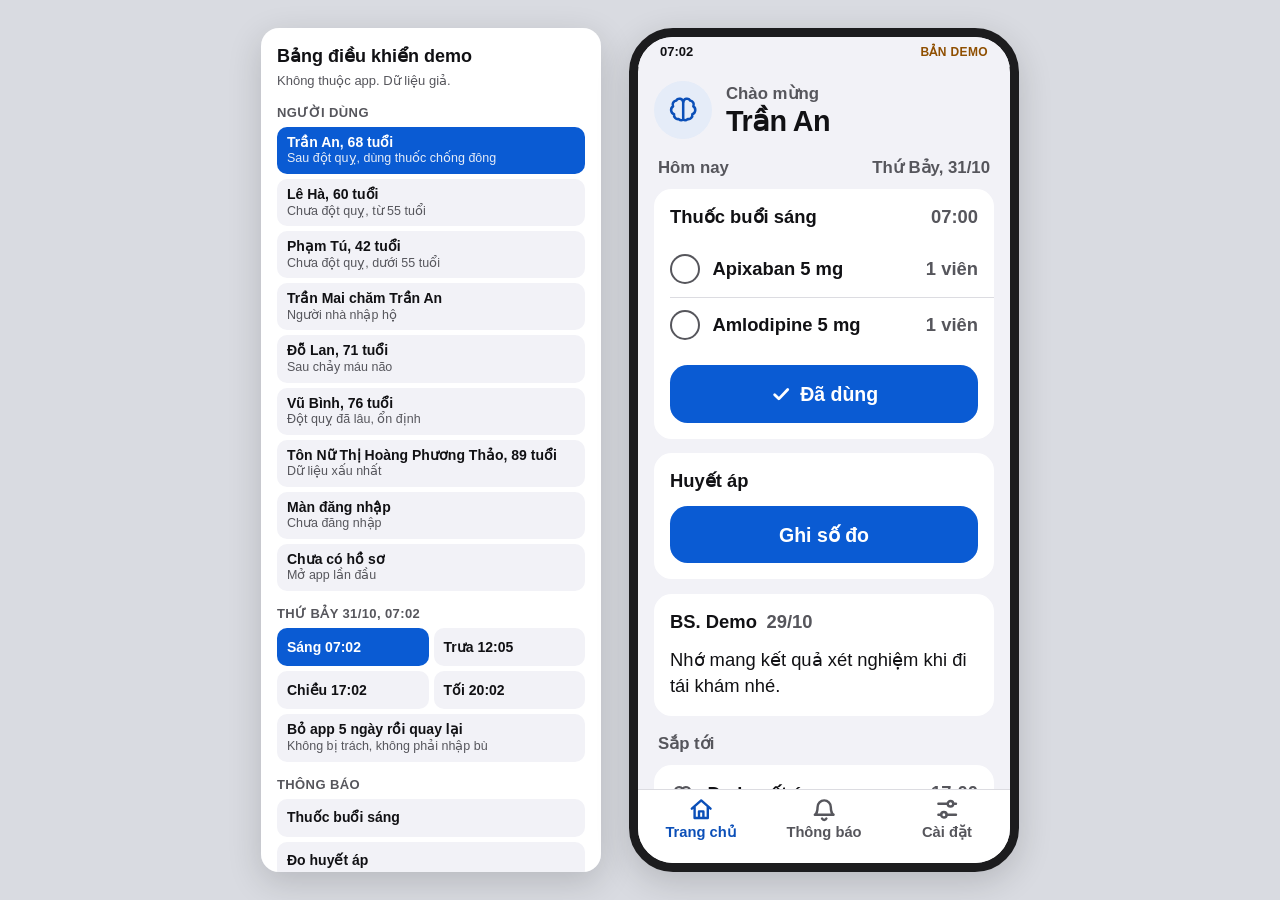
==== commit 67b4f649: "Login, sign up, OTP, forgot and change password, log out; hospital code scan shows hospital and diag" ====
--- a/app-benh-nhan-v2/index.html
+++ b/app-benh-nhan-v2/index.html
@@ -91,8 +91,10 @@
 <script src="screens-home.js"></script>
 <script src="screens-meds.js"></script>
 <script src="screens-metrics.js"></script>
+<script src="screens-health.js"></script>
 <script src="screens-learn.js"></script>
 <script src="screens-profile.js"></script>
+<script src="screens-account.js"></script>
 <script src="screens-onboarding.js"></script>
 <script src="panel.js"></script>
 <script src="i18n.js"></script>
--- a/app-benh-nhan-v2/styles.css
+++ b/app-benh-nhan-v2/styles.css
@@ -90,6 +90,10 @@
 .row { position: relative; display: flex; align-items: center; gap: .75rem; width: 100%; min-height: 3.5rem; padding: .55rem 1rem; }
 .list > .row + .row::before, .list > .sign + .sign::before { content: ""; position: absolute; top: 0; left: 1rem; right: 0; border-top: 1px solid var(--sep); }
 button.row:active { background: var(--fill); }
+/* Tên dài (tên bệnh viện): giá trị nhường xuống dòng riêng thay vì ép tên thành từng chữ */
+.row.wrap { flex-wrap: wrap; row-gap: .1rem; }
+.row.wrap .row-title { flex-basis: 6rem; }
+.row.wrap .row-value { max-width: none; margin-left: auto; }
 /* Giá trị không bao giờ bị cắt giữa một cụm số và đơn vị; tên hàng nhường chỗ và xuống dòng */
 .row-title { flex: 1 1 auto; min-width: 4.5rem; font-size: 1.15rem; font-weight: 600; line-height: 1.28; overflow-wrap: break-word; }
 .row-value { display: flex; align-items: center; justify-content: flex-end; gap: .35rem; flex: 0 1 auto; min-width: min-content; max-width: 62%; font-size: 1.15rem; font-weight: 600; color: var(--ink2); text-align: right; font-variant-numeric: tabular-nums; }
@@ -230,6 +234,7 @@
 .plate { width: 100%; display: block; }
 .badge { display: inline-flex; align-items: center; gap: .35rem; font-size: 1rem; font-weight: 700; color: var(--ink2); background: var(--fill); border-radius: 999px; padding: .3rem .8rem; align-self: flex-start; }
 .badge svg.i { width: 1.05rem; height: 1.05rem; }
+.input.otp { font-size: 2rem; letter-spacing: .5em; text-align: center; font-variant-numeric: tabular-nums; }
 .brand { width: 4.75rem; height: 4.75rem; border-radius: var(--r-l); background: var(--tint); color: var(--on-tint); display: flex; align-items: center; justify-content: center; }
 .brand svg.i { width: 2.8rem; height: 2.8rem; }
 .star { min-width: 3rem; min-height: 3rem; display: flex; align-items: center; justify-content: center; color: var(--ink2); }
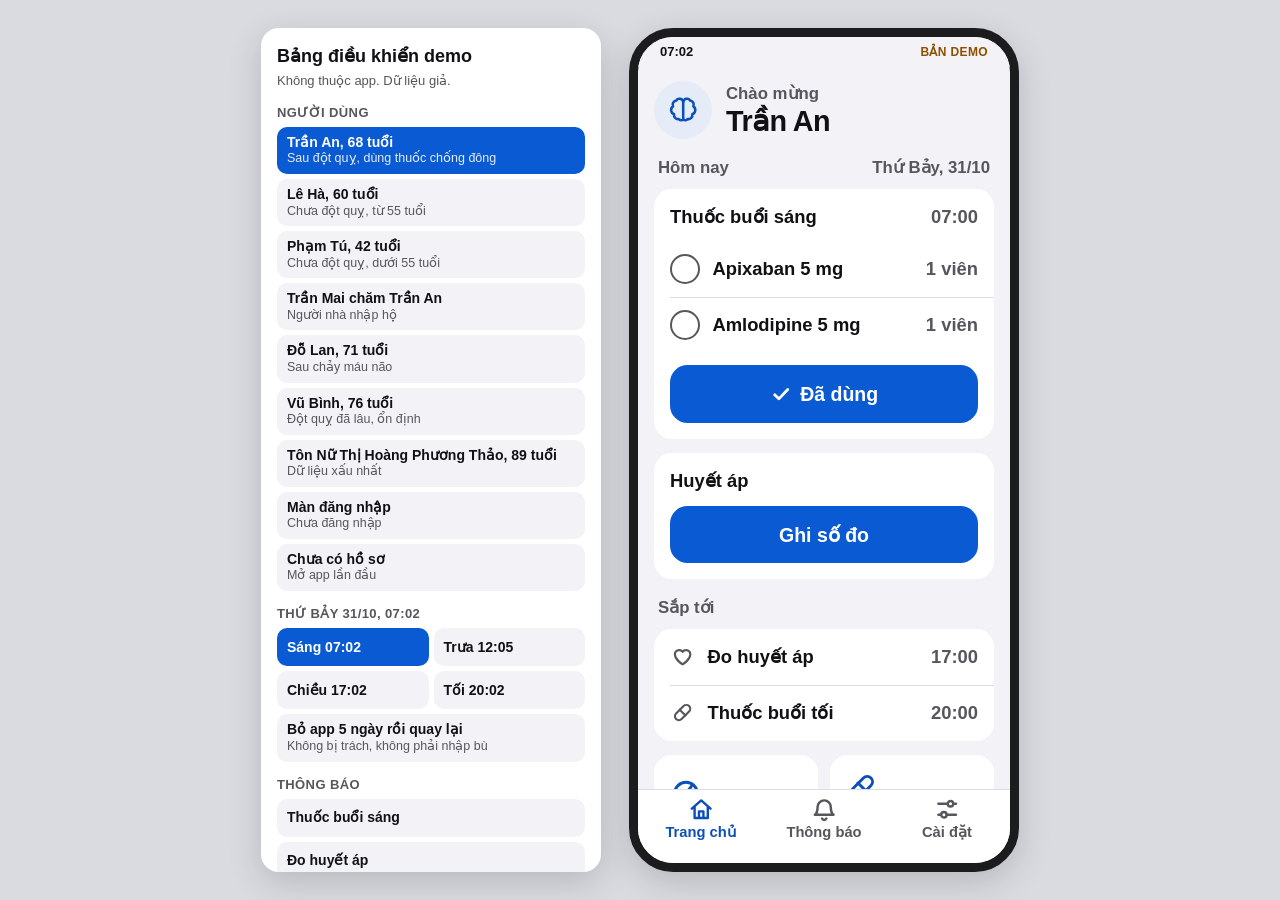
==== commit 470f2e34: "Comments 261110, part 3: ward and province only, family accounts with invites and permissions, data " ====
--- a/app-benh-nhan-v2/index.html
+++ b/app-benh-nhan-v2/index.html
@@ -92,8 +92,10 @@
 <script src="screens-meds.js"></script>
 <script src="screens-metrics.js"></script>
 <script src="screens-health.js"></script>
+<script src="screens-contact.js"></script>
 <script src="screens-learn.js"></script>
 <script src="screens-profile.js"></script>
+<script src="screens-family.js"></script>
 <script src="screens-account.js"></script>
 <script src="screens-onboarding.js"></script>
 <script src="panel.js"></script>
--- a/app-benh-nhan-v2/styles.css
+++ b/app-benh-nhan-v2/styles.css
@@ -126,6 +126,9 @@
 .tile-btn:active { background: var(--fill); }
 .tile-btn:last-child:nth-child(odd) { grid-column: 1 / -1; min-height: 5rem; }
 
+.spark { padding: 0 1rem .6rem; border-top: 1px solid var(--sep); }
+.spark svg.chart { width: 100%; height: auto; display: block; }
+
 /* Thẻ */
 .card { background: var(--card); border-radius: var(--r-m); padding: 1rem; display: flex; flex-direction: column; gap: .75rem; }
 .scr.white .card, .sheet .card { background: var(--bg); }
@@ -234,6 +237,16 @@
 .plate { width: 100%; display: block; }
 .badge { display: inline-flex; align-items: center; gap: .35rem; font-size: 1rem; font-weight: 700; color: var(--ink2); background: var(--fill); border-radius: 999px; padding: .3rem .8rem; align-self: flex-start; }
 .badge svg.i { width: 1.05rem; height: 1.05rem; }
+/* Chat: tin của bác sĩ bên trái, của bạn bên phải */
+.chat { display: flex; flex-direction: column; gap: .6rem; }
+.bubble { max-width: 86%; align-self: flex-start; background: var(--card); border-radius: var(--r-m); padding: .65rem .9rem; }
+.bubble.mine { align-self: flex-end; background: var(--tint-soft); }
+.bubble b { display: block; font-size: .95rem; color: var(--ink2); }
+.bubble p { font-size: 1.12rem; line-height: 1.4; overflow-wrap: anywhere; }
+.bubble small { display: block; margin-top: .15rem; font-size: .9rem; color: var(--ink2); }
+.cta.chat-in { flex-direction: row; align-items: center; gap: .5rem; }
+.chat-in .input { flex: 1; min-width: 0; }
+.chat-in .btn { width: auto; flex: none; padding: .3rem 1.1rem; }
 .input.otp { font-size: 2rem; letter-spacing: .5em; text-align: center; font-variant-numeric: tabular-nums; }
 .brand { width: 4.75rem; height: 4.75rem; border-radius: var(--r-l); background: var(--tint); color: var(--on-tint); display: flex; align-items: center; justify-content: center; }
 .brand svg.i { width: 2.8rem; height: 2.8rem; }
